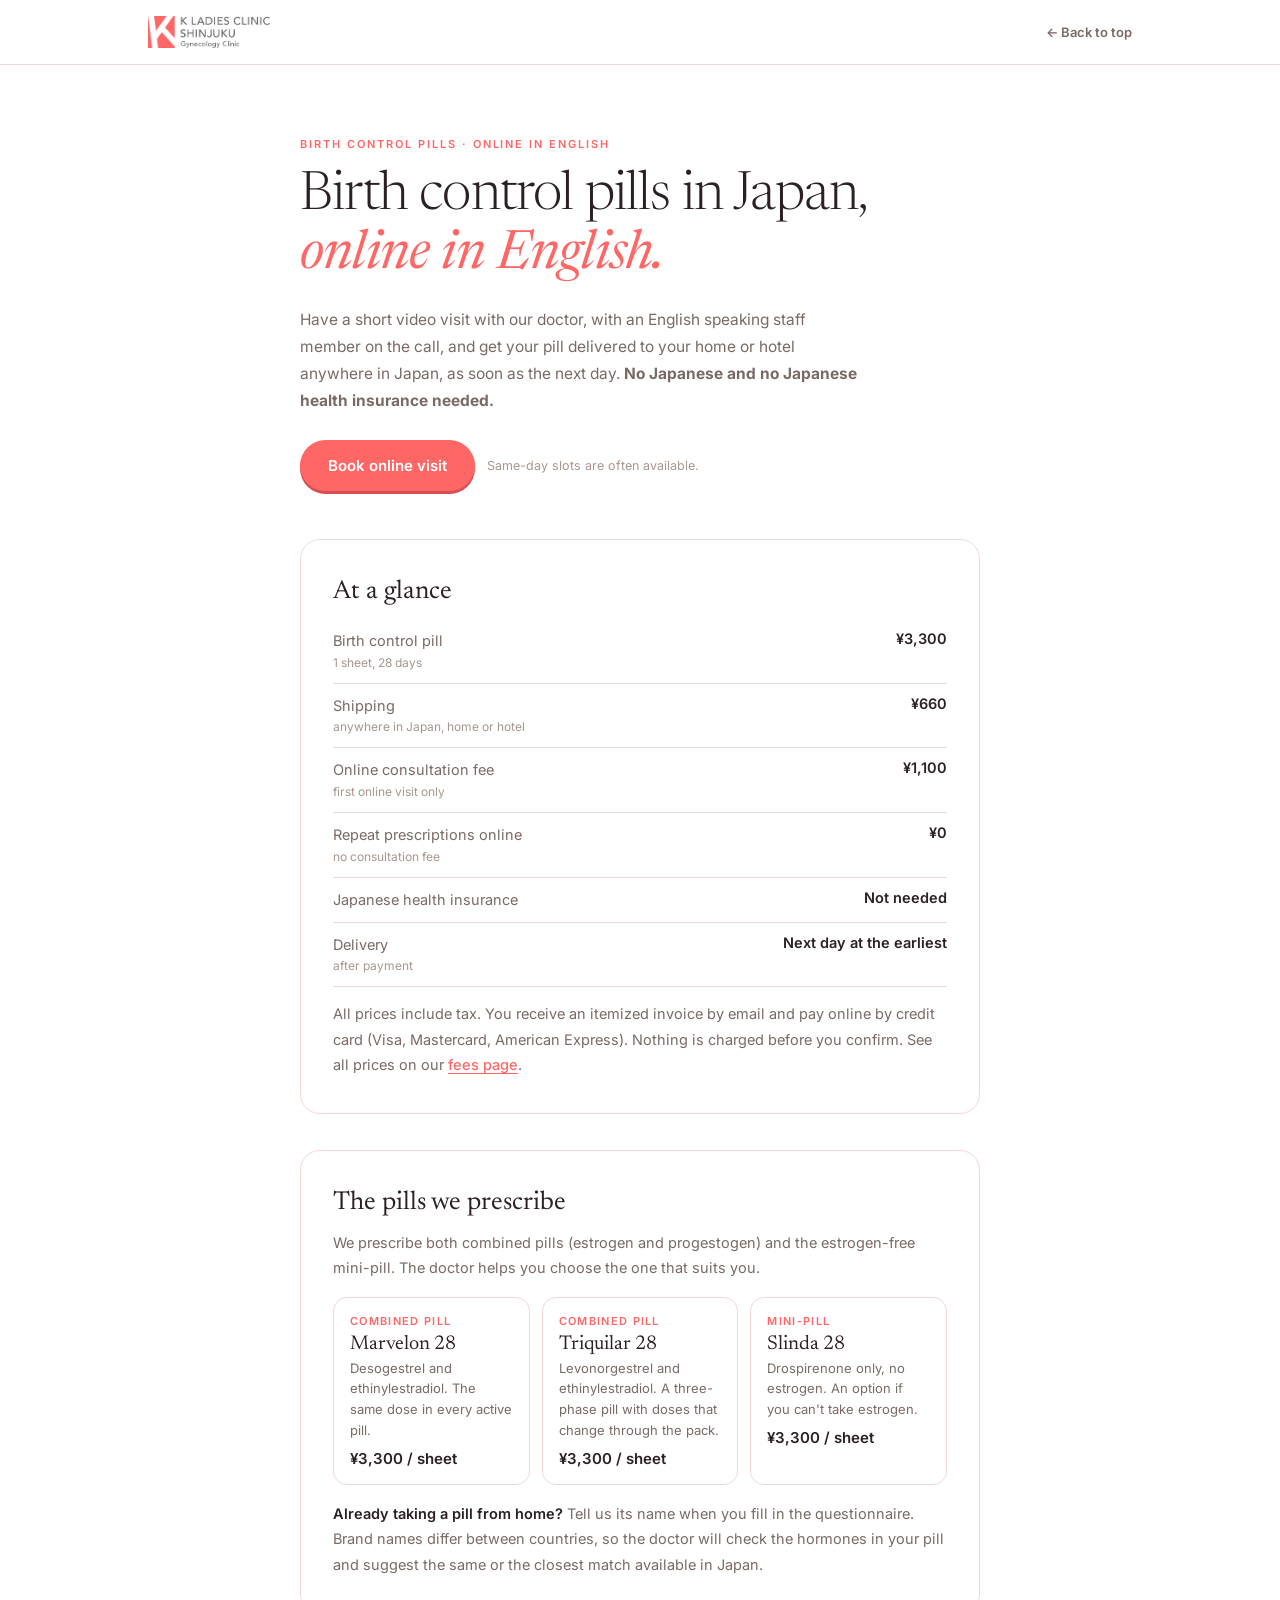
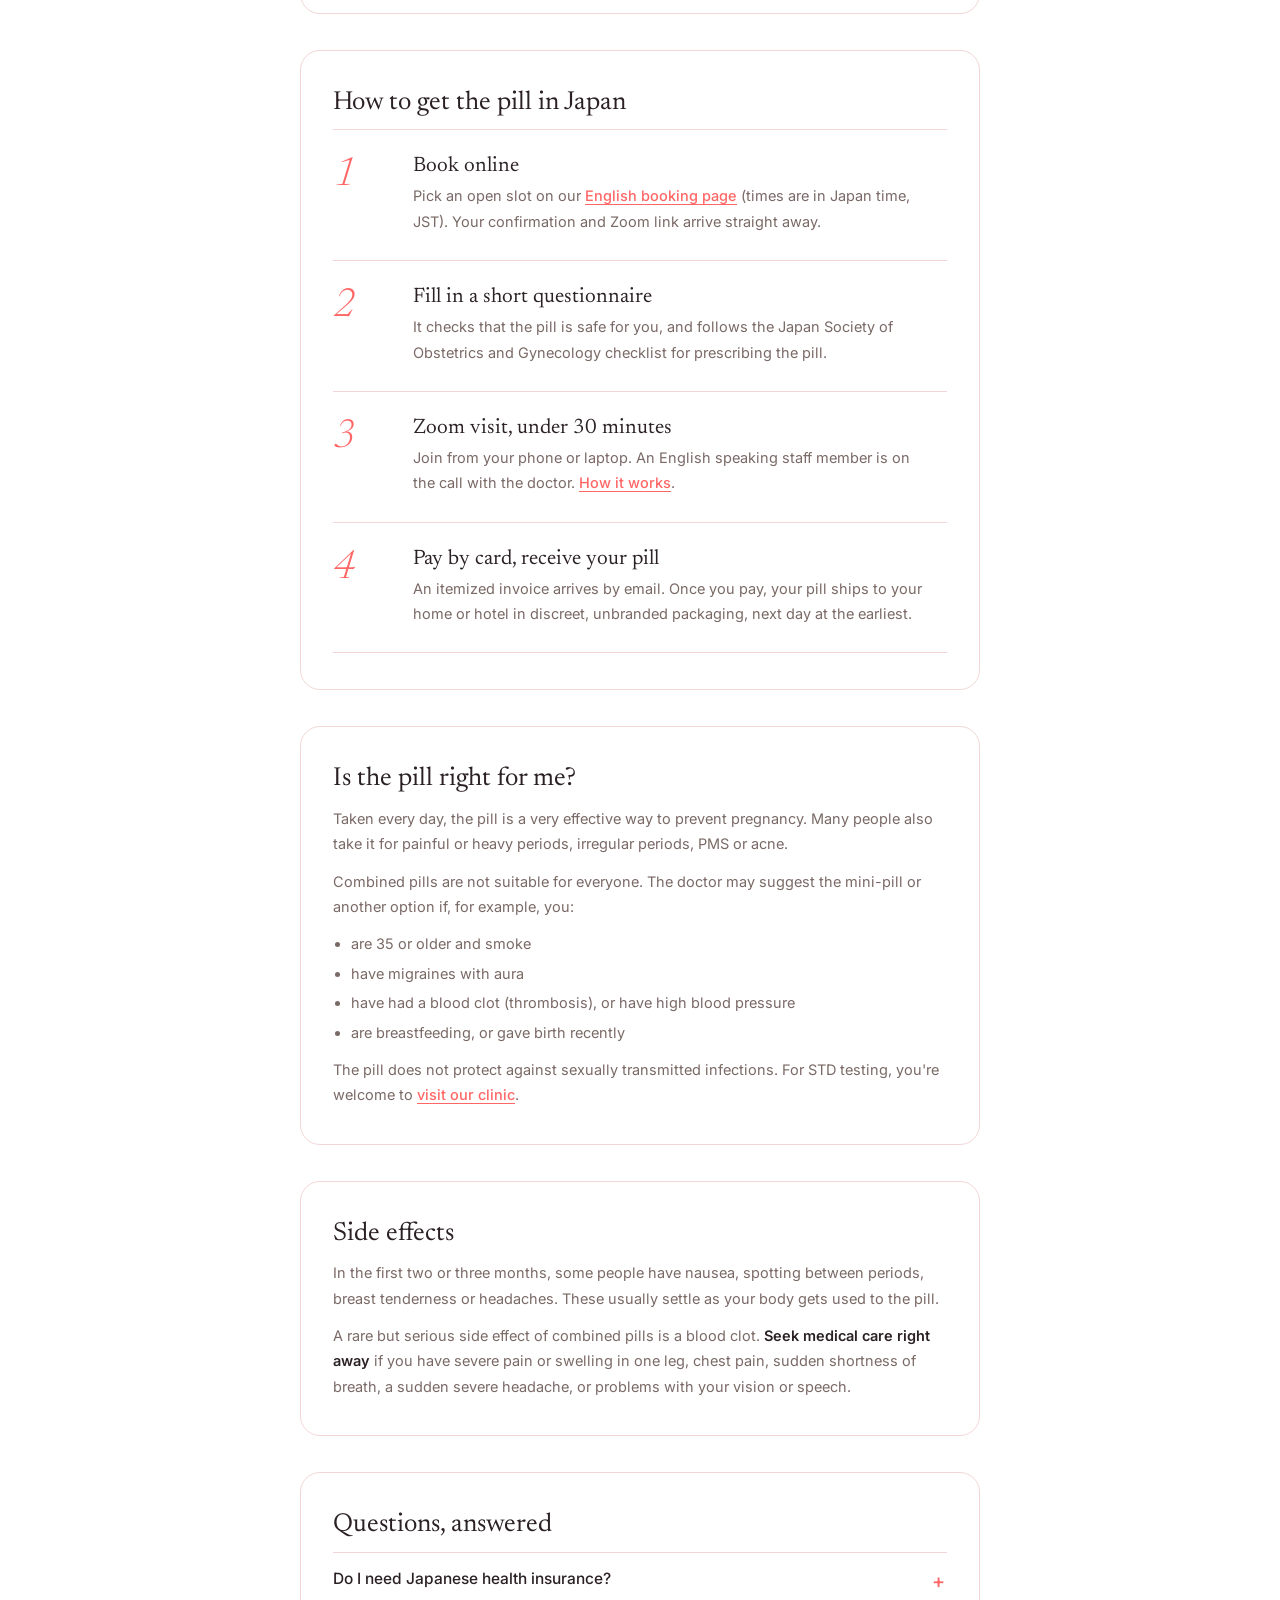
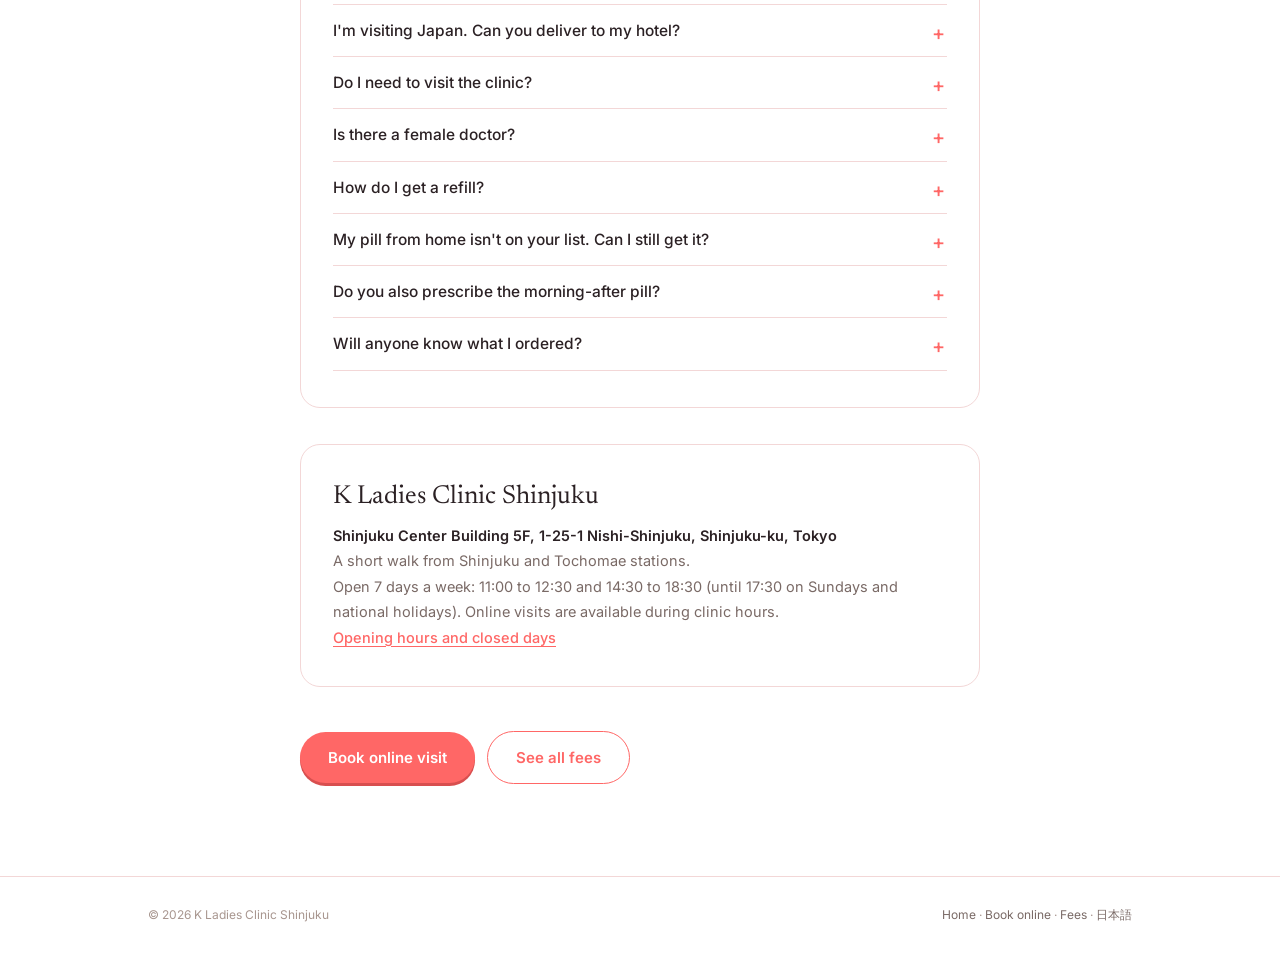
==== birthcontrolpills/index.html @ fd622ab6 "Replace the old birth control pills page with a new English page Covers prices, the three pills we p" ====
<!DOCTYPE html>
<html lang="en">
<head>
<meta charset="UTF-8" />
<meta name="viewport" content="width=device-width, initial-scale=1.0" />
<title>Birth Control Pills in Japan, Online in English | K Ladies Clinic Shinjuku</title>
<meta name="description" content="Get birth control pills in Japan through a video visit in English. ¥3,300 per sheet, ¥660 shipping anywhere in Japan, no Japanese health insurance needed. Combined pills and the estrogen-free mini-pill." />
<meta name="robots" content="index, follow" />
<link rel="canonical" href="https://www.klcs.jp/en/birthcontrolpills/" />
<meta property="og:type" content="website" />
<meta property="og:title" content="Birth Control Pills in Japan, Online in English | K Ladies Clinic Shinjuku" />
<meta property="og:description" content="A video visit in English, ¥3,300 per sheet, delivered anywhere in Japan. No Japanese health insurance needed." />
<meta property="og:url" content="https://www.klcs.jp/en/birthcontrolpills/" />
<link rel="icon" href="data:image/svg+xml,%3Csvg xmlns='http://www.w3.org/2000/svg' viewBox='0 0 32 32'%3E%3Crect width='32' height='32' rx='6' fill='%23FF6766'/%3E%3Ctext x='16' y='23' text-anchor='middle' font-family='Georgia,serif' font-size='20' font-weight='bold' fill='%23FFFFFF'%3EK%3C/text%3E%3C/svg%3E" />
<link rel="preconnect" href="https://fonts.googleapis.com" />
<link rel="preconnect" href="https://fonts.gstatic.com" crossorigin />
<link href="https://fonts.googleapis.com/css2?family=Newsreader:ital,opsz,wght@0,6..72,300;0,6..72,400;0,6..72,500;1,6..72,300;1,6..72,400&family=Inter:wght@400;500;600&display=swap" rel="stylesheet" />
<link rel="stylesheet" href="../assets/sub.css" />
<style>
  .card h2 { font-family: var(--serif); font-size: 26px; font-weight: 400; line-height: 1.25; margin-bottom: 10px; }
  .card p { font-size: 14.5px; line-height: 1.75; color: var(--soft); }
  .card p + p { margin-top: 12px; }
  .card p strong, .card li strong { color: var(--ink); font-weight: 600; }
  .card ul { margin: 12px 0 0 18px; font-size: 14.5px; line-height: 1.75; color: var(--soft); }
  .card li + li { margin-top: 4px; }
  .card a.inline-link { font-weight: 500; }
  .facts { width: 100%; border-collapse: collapse; font-size: 14.5px; margin-top: 6px; }
  .facts td { padding: 11px 0; border-bottom: 1px solid var(--line); vertical-align: top; }
  .facts td:first-child { color: var(--soft); padding-right: 14px; line-height: 1.5; }
  .facts td:last-child { text-align: right; font-weight: 600; color: var(--ink); white-space: nowrap; }
  .facts small { display: block; color: var(--faint); font-size: 12px; margin-top: 2px; font-weight: 400; }
  .pill-list { display: grid; gap: 12px; margin-top: 16px; }
  @media (min-width: 640px) { .pill-list { grid-template-columns: 1fr 1fr 1fr; } }
  .pill-item { border: 1px solid var(--line); border-radius: 14px; padding: 16px; }
  .pill-item .kind { font-size: 11px; font-weight: 600; letter-spacing: .12em; text-transform: uppercase; color: var(--accent); }
  .pill-item h3 { font-family: var(--serif); font-size: 20px; font-weight: 400; margin: 6px 0 4px; }
  .pill-item p { font-size: 13px; line-height: 1.6; }
  .pill-item .price { font-size: 15px; font-weight: 600; color: var(--ink); margin-top: 8px; }
  .hero-cta { margin-top: 26px; display: flex; flex-wrap: wrap; gap: 12px; align-items: center; }
  .hero-cta .note { font-size: 12.5px; color: var(--faint); }
  .faq details { border-bottom: 1px solid var(--line); padding: 14px 0; }
  .faq details:first-of-type { border-top: 1px solid var(--line); margin-top: 8px; }
  .faq summary { cursor: pointer; font-size: 15.5px; font-weight: 500; color: var(--ink); line-height: 1.5; list-style: none; position: relative; padding-right: 26px; }
  .faq summary::-webkit-details-marker { display: none; }
  .faq summary::after { content: "+"; position: absolute; right: 2px; top: -1px; font-size: 20px; color: var(--accent); }
  .faq details[open] summary::after { content: "\2212"; }
  .faq details p { margin-top: 10px; }
  .clinic-info { font-size: 14.5px; line-height: 1.8; color: var(--soft); }
  .clinic-info strong { color: var(--ink); }
</style>
<!-- Google Analytics (GA4): same measurement ID as klcs.jp -->
<script async src="https://www.googletagmanager.com/gtag/js?id=G-334KEX8DJB"></script>
<script>
  window.dataLayer = window.dataLayer || [];
  function gtag() { dataLayer.push(arguments); }
  gtag("js", new Date());
  gtag("config", "G-334KEX8DJB");
</script>
<!-- Meta Pixel Code -->
<script src="../assets/pixel.js"></script>
<noscript><img height="1" width="1" style="display:none"
src="https://www.facebook.com/tr?id=27415714044798059&amp;ev=PageView&amp;noscript=1"
/></noscript>
<!-- End Meta Pixel Code -->
<script type="application/ld+json">
{
  "@context": "https://schema.org",
  "@graph": [
    {
      "@type": "MedicalWebPage",
      "@id": "https://www.klcs.jp/en/birthcontrolpills/#page",
      "url": "https://www.klcs.jp/en/birthcontrolpills/",
      "name": "Birth Control Pills in Japan, Online in English",
      "inLanguage": "en",
      "about": { "@type": "MedicalTherapy", "name": "Oral contraception (birth control pills)" },
      "audience": { "@type": "PeopleAudience", "audienceType": "English speaking patients in Japan" },
      "isPartOf": { "@type": "WebSite", "name": "K Ladies Clinic Shinjuku", "url": "https://www.klcs.jp/en/" },
      "publisher": { "@id": "https://www.klcs.jp/en/#clinic" }
    },
    {
      "@type": "MedicalClinic",
      "@id": "https://www.klcs.jp/en/#clinic",
      "name": "K Ladies Clinic Shinjuku",
      "url": "https://www.klcs.jp/en/",
      "telephone": "+81-3-3343-9555",
      "medicalSpecialty": "Gynecologic",
      "availableLanguage": ["English", "Japanese", "Spanish", "Portuguese", "Italian", "Swedish"],
      "address": {
        "@type": "PostalAddress",
        "streetAddress": "Shinjuku Center Building 5F, 1-25-1 Nishi-Shinjuku",
        "addressLocality": "Shinjuku-ku",
        "addressRegion": "Tokyo",
        "postalCode": "163-0605",
        "addressCountry": "JP"
      }
    },
    {
      "@type": "FAQPage",
      "@id": "https://www.klcs.jp/en/birthcontrolpills/#faq",
      "mainEntity": [
        {"@type":"Question","name":"Do I need Japanese health insurance?","acceptedAnswer":{"@type":"Answer","text":"No. Birth control pills are not covered by Japanese health insurance, so the price is the same for everyone, whether you live in Japan or are visiting."}},
        {"@type":"Question","name":"I'm visiting Japan. Can you deliver to my hotel?","acceptedAnswer":{"@type":"Answer","text":"Yes. We deliver to hotels, Airbnbs and other places to stay anywhere in Japan. Enter the address and your name as the recipient on the payment page. We can't deliver to addresses outside Japan."}},
        {"@type":"Question","name":"Do I need to visit the clinic?","acceptedAnswer":{"@type":"Answer","text":"No. First visits can be online too. If you'd rather be seen in person, you can walk in during opening hours without an appointment."}},
        {"@type":"Question","name":"Is there a female doctor?","acceptedAnswer":{"@type":"Answer","text":"Our doctors are male, and an English speaking female staff member is on every call. Please let us know if you have any concerns, and we will do our best to make you comfortable."}},
        {"@type":"Question","name":"How do I get a refill?","acceptedAnswer":{"@type":"Answer","text":"Book an online visit the same way, and choose \"Refill of a medication prescribed here before\" in the questionnaire. Online repeat prescriptions have no consultation fee, so you pay only for the pill and shipping."}},
        {"@type":"Question","name":"My pill from home isn't on your list. Can I still get it?","acceptedAnswer":{"@type":"Answer","text":"Tell us its name. The same hormones are often sold under different brand names in Japan, and the doctor will suggest the same or the closest match."}},
        {"@type":"Question","name":"Do you also prescribe the morning-after pill?","acceptedAnswer":{"@type":"Answer","text":"Yes. The morning-after pill (levonorgestrel) is ¥12,000. It works best the sooner you take it, so book the earliest slot or visit the clinic."}},
        {"@type":"Question","name":"Will anyone know what I ordered?","acceptedAnswer":{"@type":"Answer","text":"No. Orders ship in discreet, unbranded packaging, and your personal and medical information is kept confidential."}}
      ]
    }
  ]
}
</script>
</head>
<body>

<header>
  <div class="header-inner">
    <a href="../"><img src="../assets/logo_en.png" alt="K Ladies Clinic Shinjuku, Gynecology Clinic" class="brand-logo" /></a>
    <a class="header-back" href="../">&larr; Back to top</a>
  </div>
</header>

<main class="wrap">
  <div class="page-head">
    <div class="eyebrow">Birth control pills &middot; Online in English</div>
    <h1 class="display">Birth control pills in Japan, <em>online in English.</em></h1>
    <p class="lede">
      Have a short video visit with our doctor, with an English speaking staff member
      on the call, and get your pill delivered to your home or hotel anywhere in Japan,
      as soon as the next day. <strong>No Japanese and no Japanese health insurance needed.</strong>
    </p>
    <div class="hero-cta">
      <a class="btn js-book" data-pos="top" href="../book.html">Book online visit</a>
      <span class="note">Same-day slots are often available.</span>
    </div>
  </div>

  <div class="card">
    <h2>At a glance</h2>
    <table class="facts">
      <tr><td>Birth control pill<small>1 sheet, 28 days</small></td><td>&yen;3,300</td></tr>
      <tr><td>Shipping<small>anywhere in Japan, home or hotel</small></td><td>&yen;660</td></tr>
      <tr><td>Online consultation fee<small>first online visit only</small></td><td>&yen;1,100</td></tr>
      <tr><td>Repeat prescriptions online<small>no consultation fee</small></td><td>&yen;0</td></tr>
      <tr><td>Japanese health insurance</td><td>Not needed</td></tr>
      <tr><td>Delivery<small>after payment</small></td><td>Next day at the earliest</td></tr>
    </table>
    <p style="margin-top:14px">
      All prices include tax. You receive an itemized invoice by email and pay online by
      credit card (Visa, Mastercard, American Express). Nothing is charged before you confirm.
      See all prices on our <a class="inline-link" href="../fees.html">fees page</a>.
    </p>
  </div>

  <div class="card">
    <h2>The pills we prescribe</h2>
    <p>
      We prescribe both combined pills (estrogen and progestogen) and the estrogen-free
      mini-pill. The doctor helps you choose the one that suits you.
    </p>
    <div class="pill-list">
      <div class="pill-item">
        <div class="kind">Combined pill</div>
        <h3>Marvelon 28</h3>
        <p>Desogestrel and ethinylestradiol. The same dose in every active pill.</p>
        <div class="price">&yen;3,300 / sheet</div>
      </div>
      <div class="pill-item">
        <div class="kind">Combined pill</div>
        <h3>Triquilar 28</h3>
        <p>Levonorgestrel and ethinylestradiol. A three-phase pill with doses that change through the pack.</p>
        <div class="price">&yen;3,300 / sheet</div>
      </div>
      <div class="pill-item">
        <div class="kind">Mini-pill</div>
        <h3>Slinda 28</h3>
        <p>Drospirenone only, no estrogen. An option if you can't take estrogen.</p>
        <div class="price">&yen;3,300 / sheet</div>
      </div>
    </div>
    <p style="margin-top:16px">
      <strong>Already taking a pill from home?</strong> Tell us its name when you fill in
      the questionnaire. Brand names differ between countries, so the doctor will check
      the hormones in your pill and suggest the same or the closest match available in Japan.
    </p>
  </div>

  <div class="card">
    <h2>How to get the pill in Japan</h2>
    <div class="steps" style="margin-top:8px">
      <div class="step-item">
        <div class="step-num">1</div>
        <div>
          <h3>Book online</h3>
          <p>Pick an open slot on our <a class="inline-link" href="../book.html">English booking page</a> (times are in Japan time, JST). Your confirmation and Zoom link arrive straight away.</p>
        </div>
      </div>
      <div class="step-item">
        <div class="step-num">2</div>
        <div>
          <h3>Fill in a short questionnaire</h3>
          <p>It checks that the pill is safe for you, and follows the Japan Society of Obstetrics and Gynecology checklist for prescribing the pill.</p>
        </div>
      </div>
      <div class="step-item">
        <div class="step-num">3</div>
        <div>
          <h3>Zoom visit, under 30 minutes</h3>
          <p>Join from your phone or laptop. An English speaking staff member is on the call with the doctor. <a class="inline-link" href="../zoom.html">How it works</a>.</p>
        </div>
      </div>
      <div class="step-item">
        <div class="step-num">4</div>
        <div>
          <h3>Pay by card, receive your pill</h3>
          <p>An itemized invoice arrives by email. Once you pay, your pill ships to your home or hotel in discreet, unbranded packaging, next day at the earliest.</p>
        </div>
      </div>
    </div>
  </div>

  <div class="card">
    <h2>Is the pill right for me?</h2>
    <p>
      Taken every day, the pill is a very effective way to prevent pregnancy. Many people
      also take it for painful or heavy periods, irregular periods, PMS or acne.
    </p>
    <p>
      Combined pills are not suitable for everyone. The doctor may suggest the mini-pill or
      another option if, for example, you:
    </p>
    <ul>
      <li>are 35 or older and smoke</li>
      <li>have migraines with aura</li>
      <li>have had a blood clot (thrombosis), or have high blood pressure</li>
      <li>are breastfeeding, or gave birth recently</li>
    </ul>
    <p style="margin-top:12px">
      The pill does not protect against sexually transmitted infections. For STD testing,
      you're welcome to <a class="inline-link" href="../#access">visit our clinic</a>.
    </p>
  </div>

  <div class="card">
    <h2>Side effects</h2>
    <p>
      In the first two or three months, some people have nausea, spotting between periods,
      breast tenderness or headaches. These usually settle as your body gets used to the pill.
    </p>
    <p>
      A rare but serious side effect of combined pills is a blood clot. <strong>Seek medical
      care right away</strong> if you have severe pain or swelling in one leg, chest pain,
      sudden shortness of breath, a sudden severe headache, or problems with your vision
      or speech.
    </p>
  </div>

  <div class="card faq">
    <h2>Questions, answered</h2>
    <details><summary>Do I need Japanese health insurance?</summary><p>No. Birth control pills are not covered by Japanese health insurance, so the price is the same for everyone, whether you live in Japan or are visiting.</p></details>
    <details><summary>I'm visiting Japan. Can you deliver to my hotel?</summary><p>Yes. We deliver to hotels, Airbnbs and other places to stay anywhere in Japan. Enter the address and your name as the recipient on the payment page. We can't deliver to addresses outside Japan.</p></details>
    <details><summary>Do I need to visit the clinic?</summary><p>No. First visits can be online too. If you'd rather be seen in person, you can walk in during opening hours without an appointment.</p></details>
    <details><summary>Is there a female doctor?</summary><p>Our doctors are male, and an English speaking female staff member is on every call. Please let us know if you have any concerns, and we will do our best to make you comfortable.</p></details>
    <details><summary>How do I get a refill?</summary><p>Book an online visit the same way, and choose &quot;Refill of a medication prescribed here before&quot; in the questionnaire. Online repeat prescriptions have no consultation fee, so you pay only for the pill and shipping.</p></details>
    <details><summary>My pill from home isn't on your list. Can I still get it?</summary><p>Tell us its name. The same hormones are often sold under different brand names in Japan, and the doctor will suggest the same or the closest match.</p></details>
    <details><summary>Do you also prescribe the morning-after pill?</summary><p>Yes. The morning-after pill (levonorgestrel) is &yen;12,000. It works best the sooner you take it, so book the earliest slot or visit the clinic.</p></details>
    <details><summary>Will anyone know what I ordered?</summary><p>No. Orders ship in discreet, unbranded packaging, and your personal and medical information is kept confidential.</p></details>
  </div>

  <div class="card">
    <h2>K Ladies Clinic Shinjuku</h2>
    <p class="clinic-info">
      <strong>Shinjuku Center Building 5F, 1-25-1 Nishi-Shinjuku, Shinjuku-ku, Tokyo</strong><br />
      A short walk from Shinjuku and Tochomae stations.<br />
      Open 7 days a week: 11:00 to 12:30 and 14:30 to 18:30 (until 17:30 on Sundays and
      national holidays). Online visits are available during clinic hours.<br />
      <a class="inline-link" href="../#hours">Opening hours and closed days</a>
    </p>
  </div>

  <div class="page-cta">
    <a class="btn js-book" data-pos="bottom" href="../book.html">Book online visit</a>
    <a class="btn ghost" href="../fees.html">See all fees</a>
  </div>
</main>

<footer>
  <div class="footer-inner">
    <span>&copy; 2026 K Ladies Clinic Shinjuku</span>
    <span><a href="../">Home</a> &middot; <a href="../book.html">Book online</a> &middot; <a href="../fees.html">Fees</a> &middot; <a href="https://www.klcs.jp/pill/birthcontrolpills/" lang="ja">日本語</a></span>
  </div>
</footer>

<script>
  document.querySelectorAll(".js-book").forEach(function (a) {
    a.addEventListener("click", function () {
      gtag("event", "bcp_book_click", { position: a.getAttribute("data-pos"), transport_type: "beacon" });
    });
  });
</script>
</body>
</html>
---- assets/sub.css ----
/* Shared styles for subpages (book / intake / zoom), matches index.html tokens */
:root {
  --paper: #FFFFFF;        /* white base, matching klcs.jp */
  --ink: #2B2124;
  --soft: #7A6A66;
  --faint: #A8968F;
  --line: #F3D7D7;         /* soft pink rule color used across klcs.jp */
  --accent: #FF6766;       /* logo coral, the main accent on klcs.jp */
  --accent-light: #FFB1B0;
  --serif: 'Newsreader', Georgia, serif;
  --sans: 'Inter', 'Helvetica Neue', sans-serif;
}
* { margin: 0; padding: 0; box-sizing: border-box; }
body {
  background: var(--paper); color: var(--ink); font-family: var(--sans);
  -webkit-font-smoothing: antialiased; overflow-x: hidden;
}
a { text-decoration: none; color: inherit; }
.wrap { max-width: 720px; margin: 0 auto; padding-left: 20px; padding-right: 20px; }

header {
  position: sticky; top: 0; z-index: 20;
  background: rgba(255,255,255,0.92);
  backdrop-filter: blur(8px); -webkit-backdrop-filter: blur(8px);
  border-bottom: 1px solid var(--line);
}
.header-inner {
  max-width: 1024px; margin: 0 auto; padding: 16px 20px;
  display: flex; align-items: center; justify-content: space-between;
}
.brand-logo { height: 32px; width: auto; display: block; }
.header-back { font-size: 13px; font-weight: 600; color: var(--soft); display: inline-flex; align-items: center; gap: 6px; }
.header-back:hover { color: var(--ink); }

.page-head { padding: clamp(40px, 7vw, 72px) 0 12px; }
.eyebrow {
  font-size: 11px; font-weight: 600; letter-spacing: 0.18em;
  text-transform: uppercase; color: var(--accent); margin-bottom: 16px;
}
h1.display {
  font-family: var(--serif); font-weight: 300; line-height: 1.1; letter-spacing: -0.015em;
  font-size: clamp(34px, 7vw, 54px);
}
h1.display em { font-style: italic; font-weight: 400; color: var(--accent); }
.lede { font-size: 15.5px; line-height: 1.75; color: var(--soft); max-width: 560px; margin-top: 20px; }
.lede a, .inline-link { color: var(--accent); text-decoration: underline; text-underline-offset: 3px; }

.card {
  background: #FFFFFF; border: 1px solid var(--line); border-radius: 20px;
  padding: 28px 22px; margin-top: 36px;
}
@media (min-width: 640px) { .card { padding: 36px 32px; } }

form .field { margin-bottom: 18px; }
form label {
  font-size: 12px; font-weight: 600; letter-spacing: 0.08em; text-transform: uppercase;
  color: var(--soft); display: block; margin-bottom: 6px;
}
form .hint { font-size: 12px; color: var(--faint); margin-top: 5px; line-height: 1.5; }
form input[type="text"], form input[type="email"], form input[type="tel"],
form input[type="date"], form select, form textarea {
  width: 100%; font-family: var(--sans); font-size: 16px; color: var(--ink);
  background: var(--paper); border: 1px solid var(--line); border-radius: 12px;
  padding: 13px 14px; outline: none; transition: border-color .2s ease;
  -webkit-appearance: none; appearance: none;
}
form select {
  background-image: url("data:image/svg+xml,%3Csvg xmlns='http://www.w3.org/2000/svg' width='12' height='12' viewBox='0 0 24 24' fill='none' stroke='%237A6A66' stroke-width='2.5' stroke-linecap='round' stroke-linejoin='round'%3E%3Cpath d='m6 9 6 6 6-6'/%3E%3C/svg%3E");
  background-repeat: no-repeat; background-position: right 14px center; padding-right: 38px;
}
form input:focus, form select:focus, form textarea:focus { border-color: var(--accent); }
form textarea { min-height: 110px; resize: vertical; }
.field-row { display: grid; grid-template-columns: 1fr; gap: 18px 14px; }
@media (min-width: 560px) { .field-row { grid-template-columns: 1fr 1fr; } }
.field-row .field { margin-bottom: 0; }
.field-row + .field, .field-row + .field-row { margin-top: 18px; }

.choice-group { display: flex; flex-direction: column; gap: 10px; }
.choice {
  display: flex; align-items: flex-start; gap: 10px; font-size: 14.5px; line-height: 1.5;
  color: var(--ink); padding: 12px 14px; border: 1px solid var(--line); border-radius: 12px;
  background: var(--paper); cursor: pointer;
  text-transform: none; letter-spacing: normal; font-weight: 400; margin-bottom: 0;
}
.choice input { margin-top: 3px; accent-color: var(--accent); flex-shrink: 0; }
.choice small { display: block; color: var(--faint); font-size: 12.5px; margin-top: 2px; }

.submit-btn {
  font-family: var(--sans); font-size: 15px; font-weight: 600;
  padding: 16px 30px; border-radius: 999px; border: none; cursor: pointer;
  background: var(--accent); color: #FFFFFF; box-shadow: 0 3px 0 #D84F4F;
  display: inline-flex; align-items: center; gap: 8px; margin-top: 8px;
}
.submit-btn:disabled { opacity: .6; cursor: default; }
.form-status { font-size: 14px; line-height: 1.6; display: none; margin-top: 14px; }
.form-status.ok { display: block; color: #2E7D4F; }
.form-status.err { display: block; color: var(--accent); }
.hp-field { position: absolute; left: -9999px; opacity: 0; height: 0; overflow: hidden; }

.steps { margin-top: 36px; }
.step-item {
  display: grid; grid-template-columns: auto 1fr; gap: 6px 20px;
  border-top: 1px solid var(--line); padding: 26px 0; align-items: start;
}
.step-item:last-child { border-bottom: 1px solid var(--line); }
.step-num {
  font-family: var(--serif); font-weight: 300; font-style: italic;
  font-size: 40px; line-height: 1; color: var(--accent); min-width: 1.5em;
}
.step-item h3 { font-family: var(--serif); font-size: 21px; font-weight: 400; margin-bottom: 6px; }
.step-item p { font-size: 14.5px; line-height: 1.7; color: var(--soft); max-width: 520px; }
.step-item p + p { margin-top: 10px; }
.step-item p strong { color: var(--ink); font-weight: 600; }

.note-box {
  border: 1px solid var(--line); border-left: 3px solid var(--accent-light);
  border-radius: 0 12px 12px 0; background: #FFFFFF;
  padding: 14px 18px; font-size: 13.5px; line-height: 1.7; color: var(--soft); margin-top: 28px;
}

.page-cta { margin: 44px 0 0; display: flex; flex-wrap: wrap; gap: 12px; align-items: center; }
.btn {
  display: inline-flex; align-items: center; gap: 8px;
  font-size: 15px; font-weight: 600; padding: 16px 28px; border-radius: 999px;
  background: var(--accent); color: #FFFFFF; box-shadow: 0 3px 0 #D84F4F;
}
.btn.ghost { background: transparent; color: var(--accent); border: 1.5px solid var(--accent); box-shadow: none; }

footer { border-top: 1px solid var(--line); margin-top: 72px; }
.footer-inner {
  max-width: 1024px; margin: 0 auto; padding: 28px 20px 36px;
  font-size: 12px; color: var(--faint); line-height: 1.7;
  display: flex; flex-wrap: wrap; gap: 8px 24px; justify-content: space-between;
}
.footer-inner a { color: var(--soft); }
main { padding-bottom: 20px; }
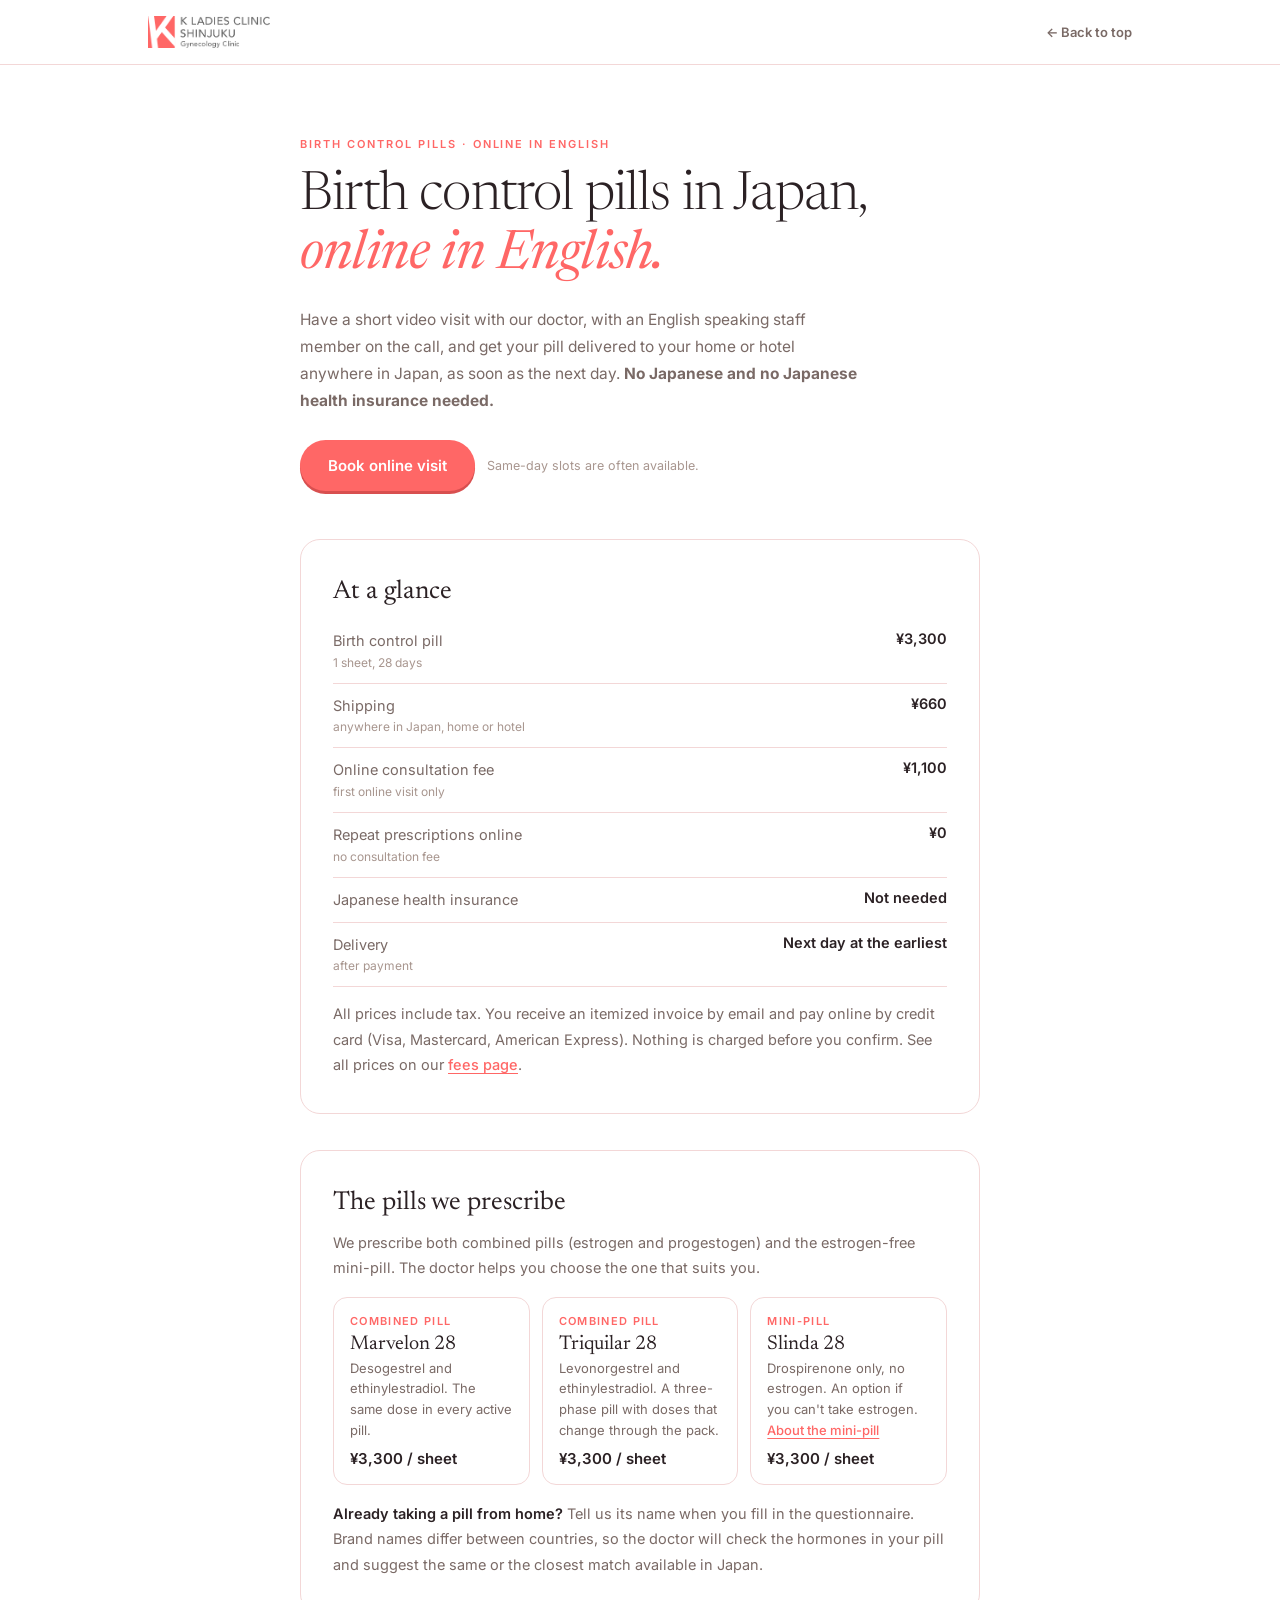
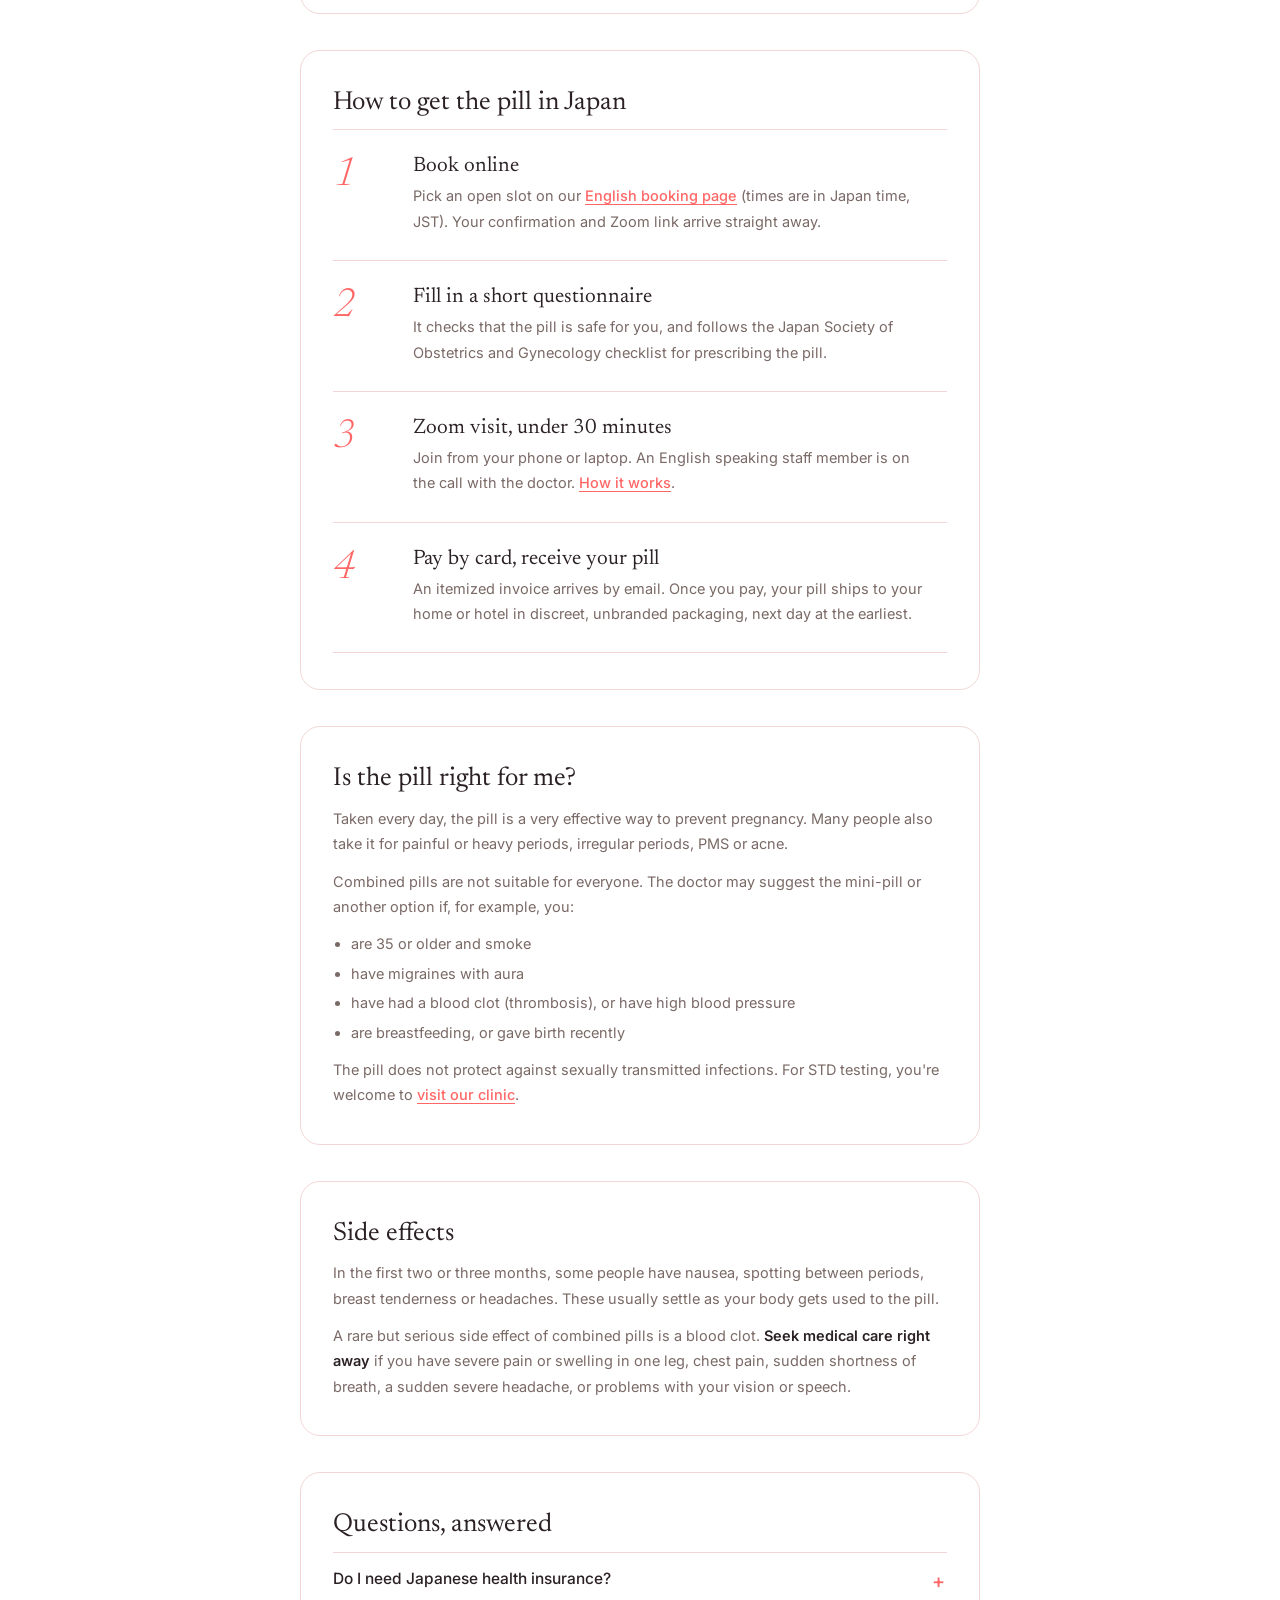
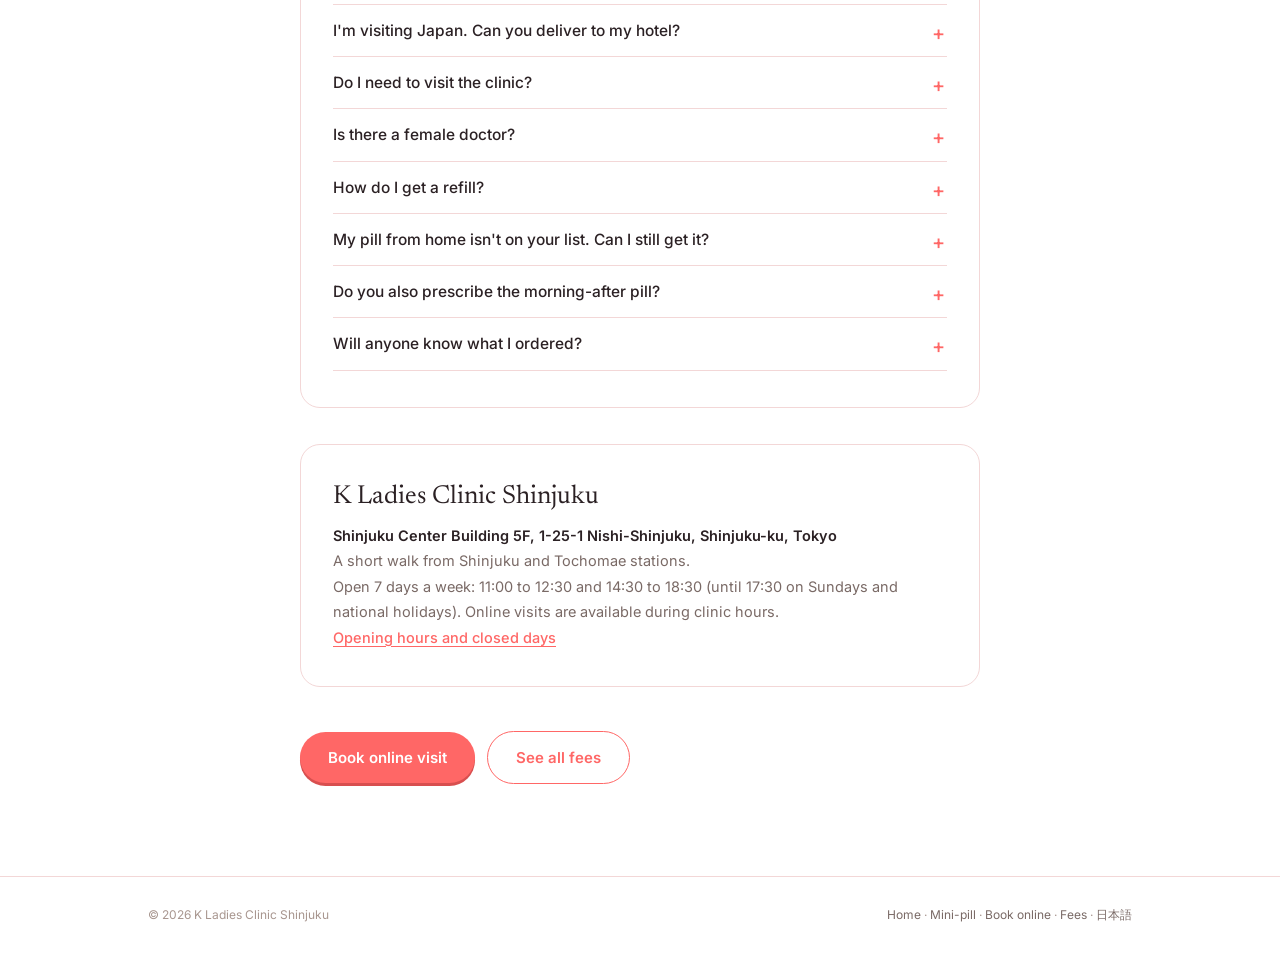
==== commit d8deed51: "Add an English mini-pill page and link it from the pill, fees and home pages Co-Authored-By: Claude " ====
--- a/birthcontrolpills/index.html
+++ b/birthcontrolpills/index.html
@@ -175,7 +175,7 @@
       <div class="pill-item">
         <div class="kind">Mini-pill</div>
         <h3>Slinda 28</h3>
-        <p>Drospirenone only, no estrogen. An option if you can't take estrogen.</p>
+        <p>Drospirenone only, no estrogen. An option if you can't take estrogen. <a class="inline-link" href="../minipill/">About the mini-pill</a></p>
         <div class="price">&yen;3,300 / sheet</div>
       </div>
     </div>
@@ -288,7 +288,7 @@
 <footer>
   <div class="footer-inner">
     <span>&copy; 2026 K Ladies Clinic Shinjuku</span>
-    <span><a href="../">Home</a> &middot; <a href="../book.html">Book online</a> &middot; <a href="../fees.html">Fees</a> &middot; <a href="https://www.klcs.jp/pill/birthcontrolpills/" lang="ja">日本語</a></span>
+    <span><a href="../">Home</a> &middot; <a href="../minipill/">Mini-pill</a> &middot; <a href="../book.html">Book online</a> &middot; <a href="../fees.html">Fees</a> &middot; <a href="https://www.klcs.jp/pill/birthcontrolpills/" lang="ja">日本語</a></span>
   </div>
 </footer>
 
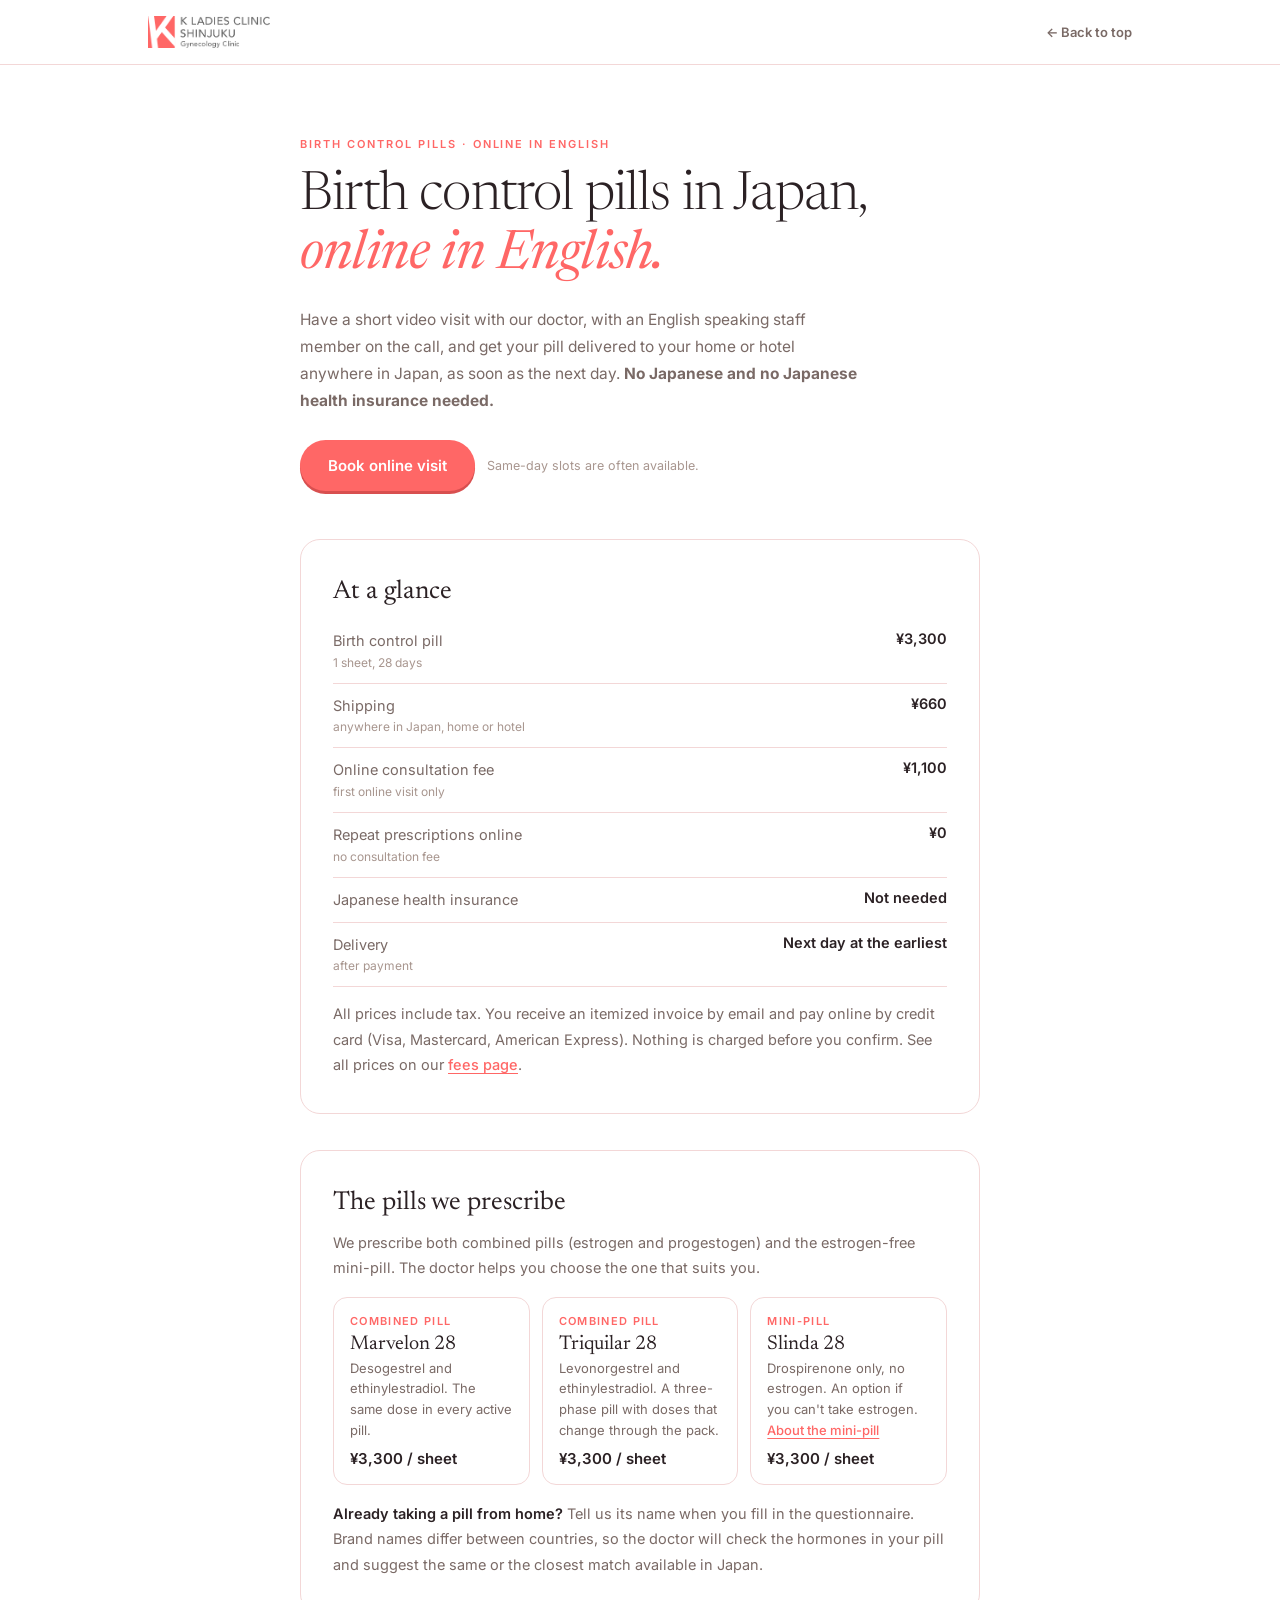
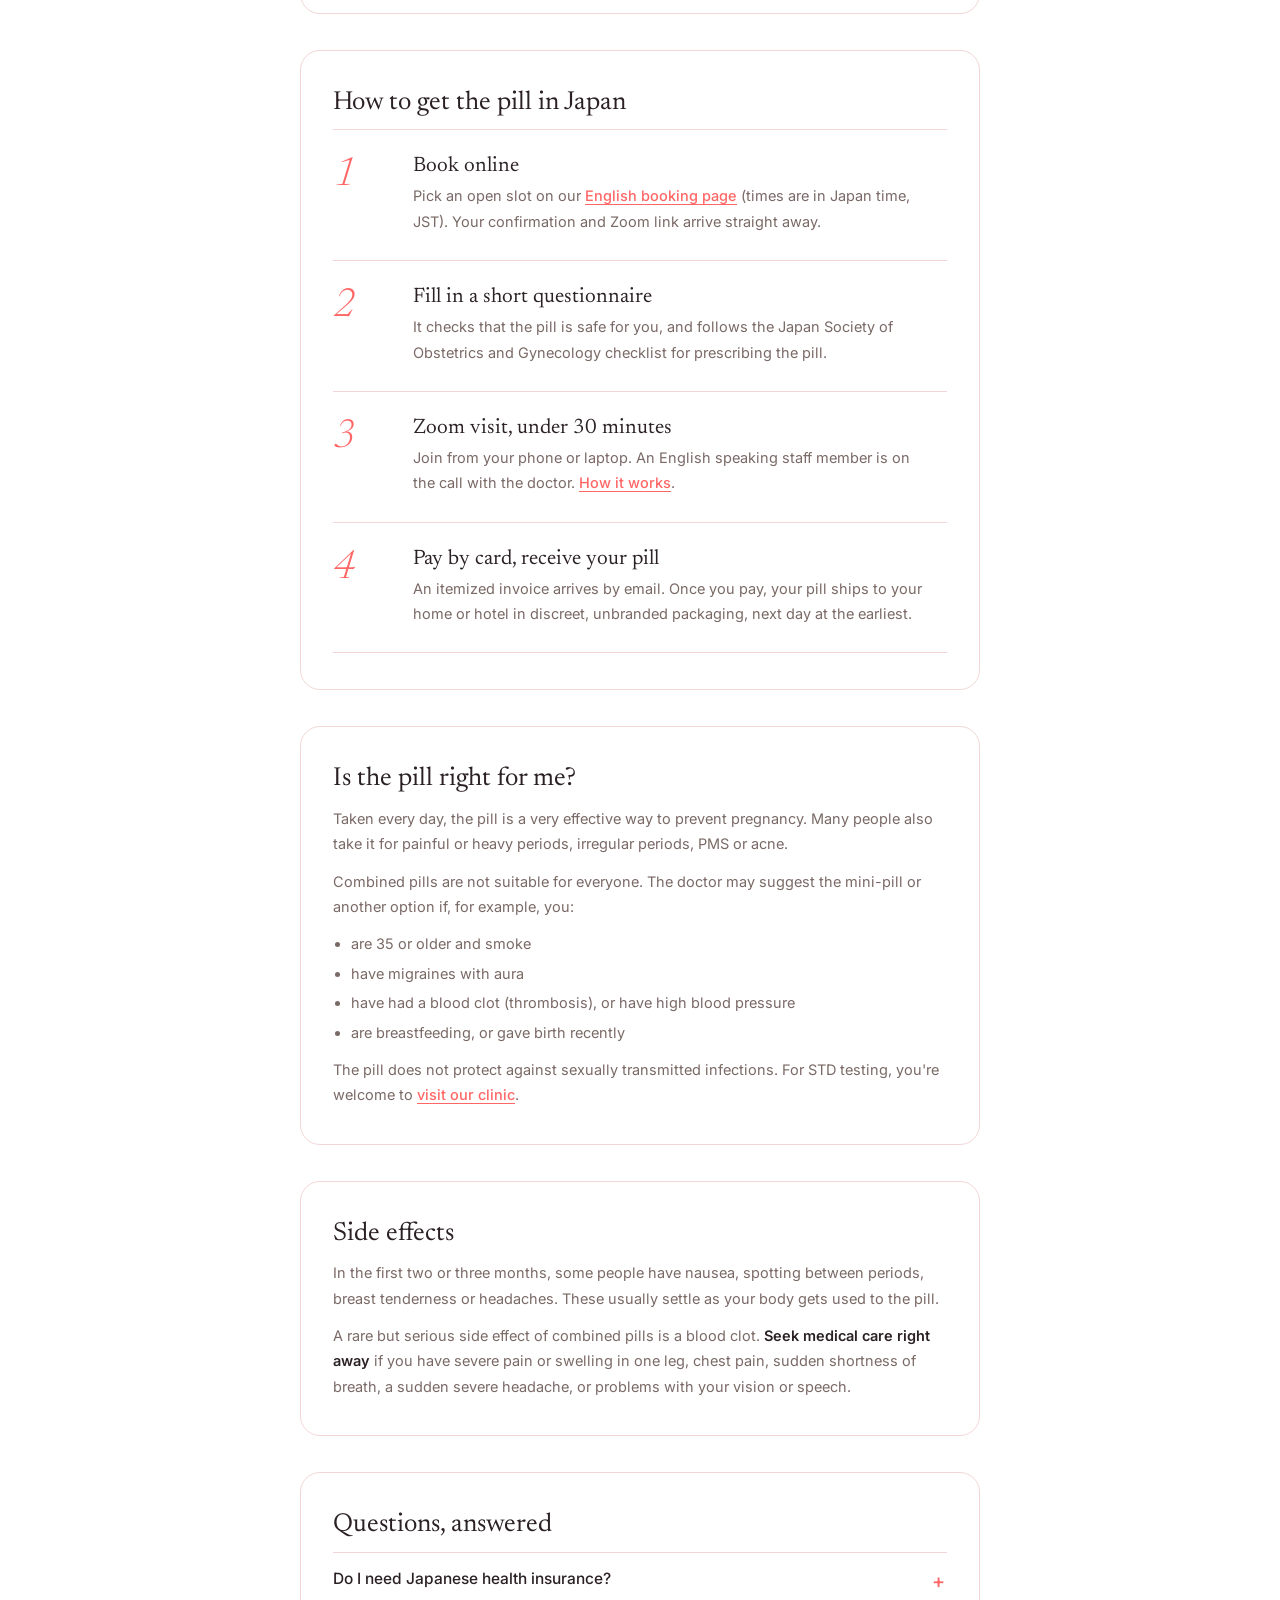
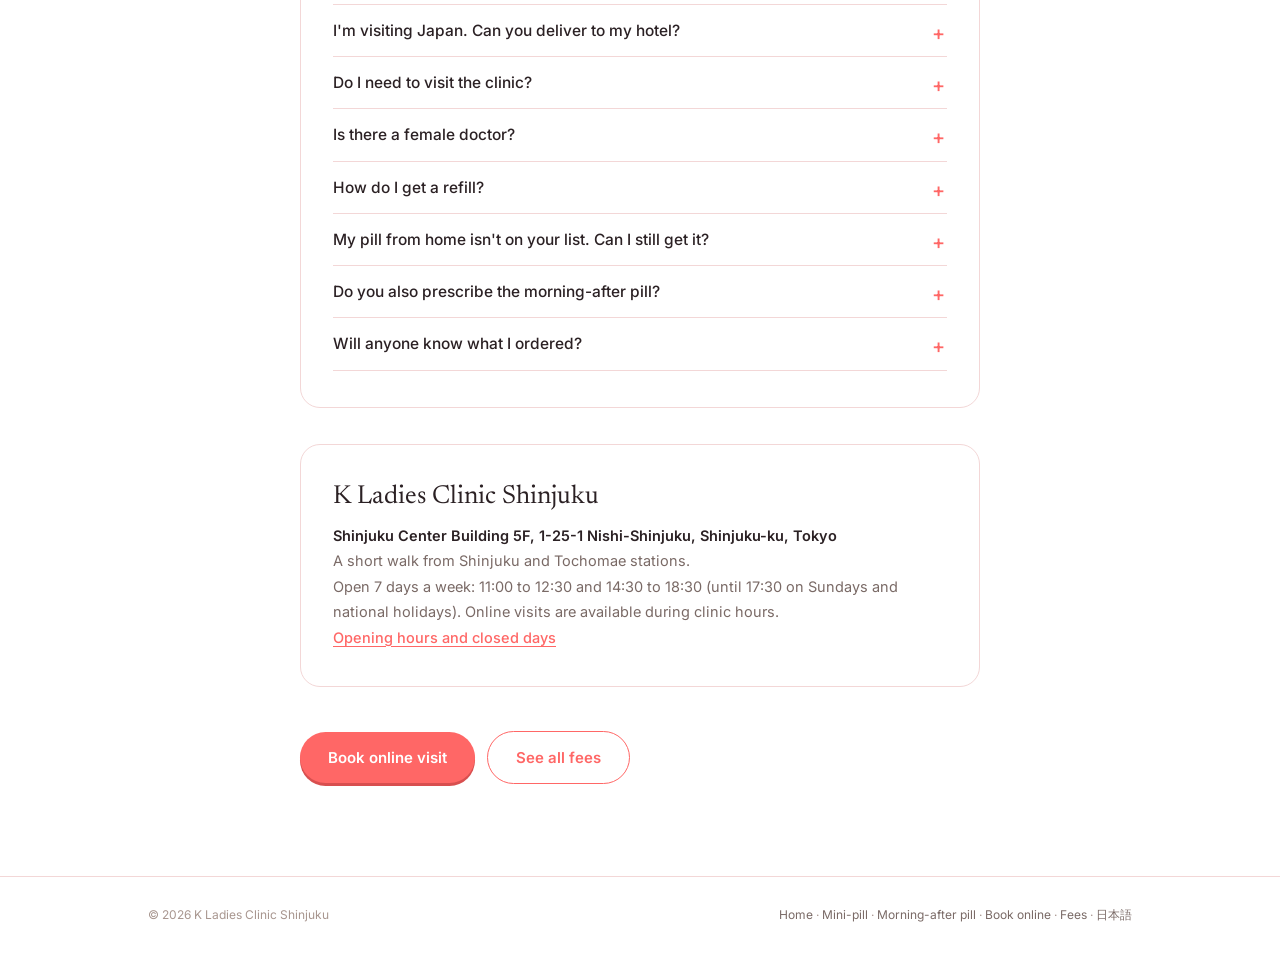
==== commit 0f1f1f9a: "Replace the old morning-after pill page with a new English page Walk-in first, online as the fallbac" ====
--- a/birthcontrolpills/index.html
+++ b/birthcontrolpills/index.html
@@ -264,7 +264,7 @@
     <details><summary>Is there a female doctor?</summary><p>Our doctors are male, and an English speaking female staff member is on every call. Please let us know if you have any concerns, and we will do our best to make you comfortable.</p></details>
     <details><summary>How do I get a refill?</summary><p>Book an online visit the same way, and choose &quot;Refill of a medication prescribed here before&quot; in the questionnaire. Online repeat prescriptions have no consultation fee, so you pay only for the pill and shipping.</p></details>
     <details><summary>My pill from home isn't on your list. Can I still get it?</summary><p>Tell us its name. The same hormones are often sold under different brand names in Japan, and the doctor will suggest the same or the closest match.</p></details>
-    <details><summary>Do you also prescribe the morning-after pill?</summary><p>Yes. The morning-after pill (levonorgestrel) is &yen;12,000. It works best the sooner you take it, so book the earliest slot or visit the clinic.</p></details>
+    <details><summary>Do you also prescribe the morning-after pill?</summary><p>Yes. The morning-after pill (levonorgestrel) is &yen;12,000. It works best the sooner you take it, so book the earliest slot or visit the clinic. <a class="inline-link" href="../morningafterpill/">About the morning-after pill</a></p></details>
     <details><summary>Will anyone know what I ordered?</summary><p>No. Orders ship in discreet, unbranded packaging, and your personal and medical information is kept confidential.</p></details>
   </div>
 
@@ -288,7 +288,7 @@
 <footer>
   <div class="footer-inner">
     <span>&copy; 2026 K Ladies Clinic Shinjuku</span>
-    <span><a href="../">Home</a> &middot; <a href="../minipill/">Mini-pill</a> &middot; <a href="../book.html">Book online</a> &middot; <a href="../fees.html">Fees</a> &middot; <a href="https://www.klcs.jp/pill/birthcontrolpills/" lang="ja">日本語</a></span>
+    <span><a href="../">Home</a> &middot; <a href="../minipill/">Mini-pill</a> &middot; <a href="../morningafterpill/">Morning-after pill</a> &middot; <a href="../book.html">Book online</a> &middot; <a href="../fees.html">Fees</a> &middot; <a href="https://www.klcs.jp/pill/birthcontrolpills/" lang="ja">日本語</a></span>
   </div>
 </footer>
 
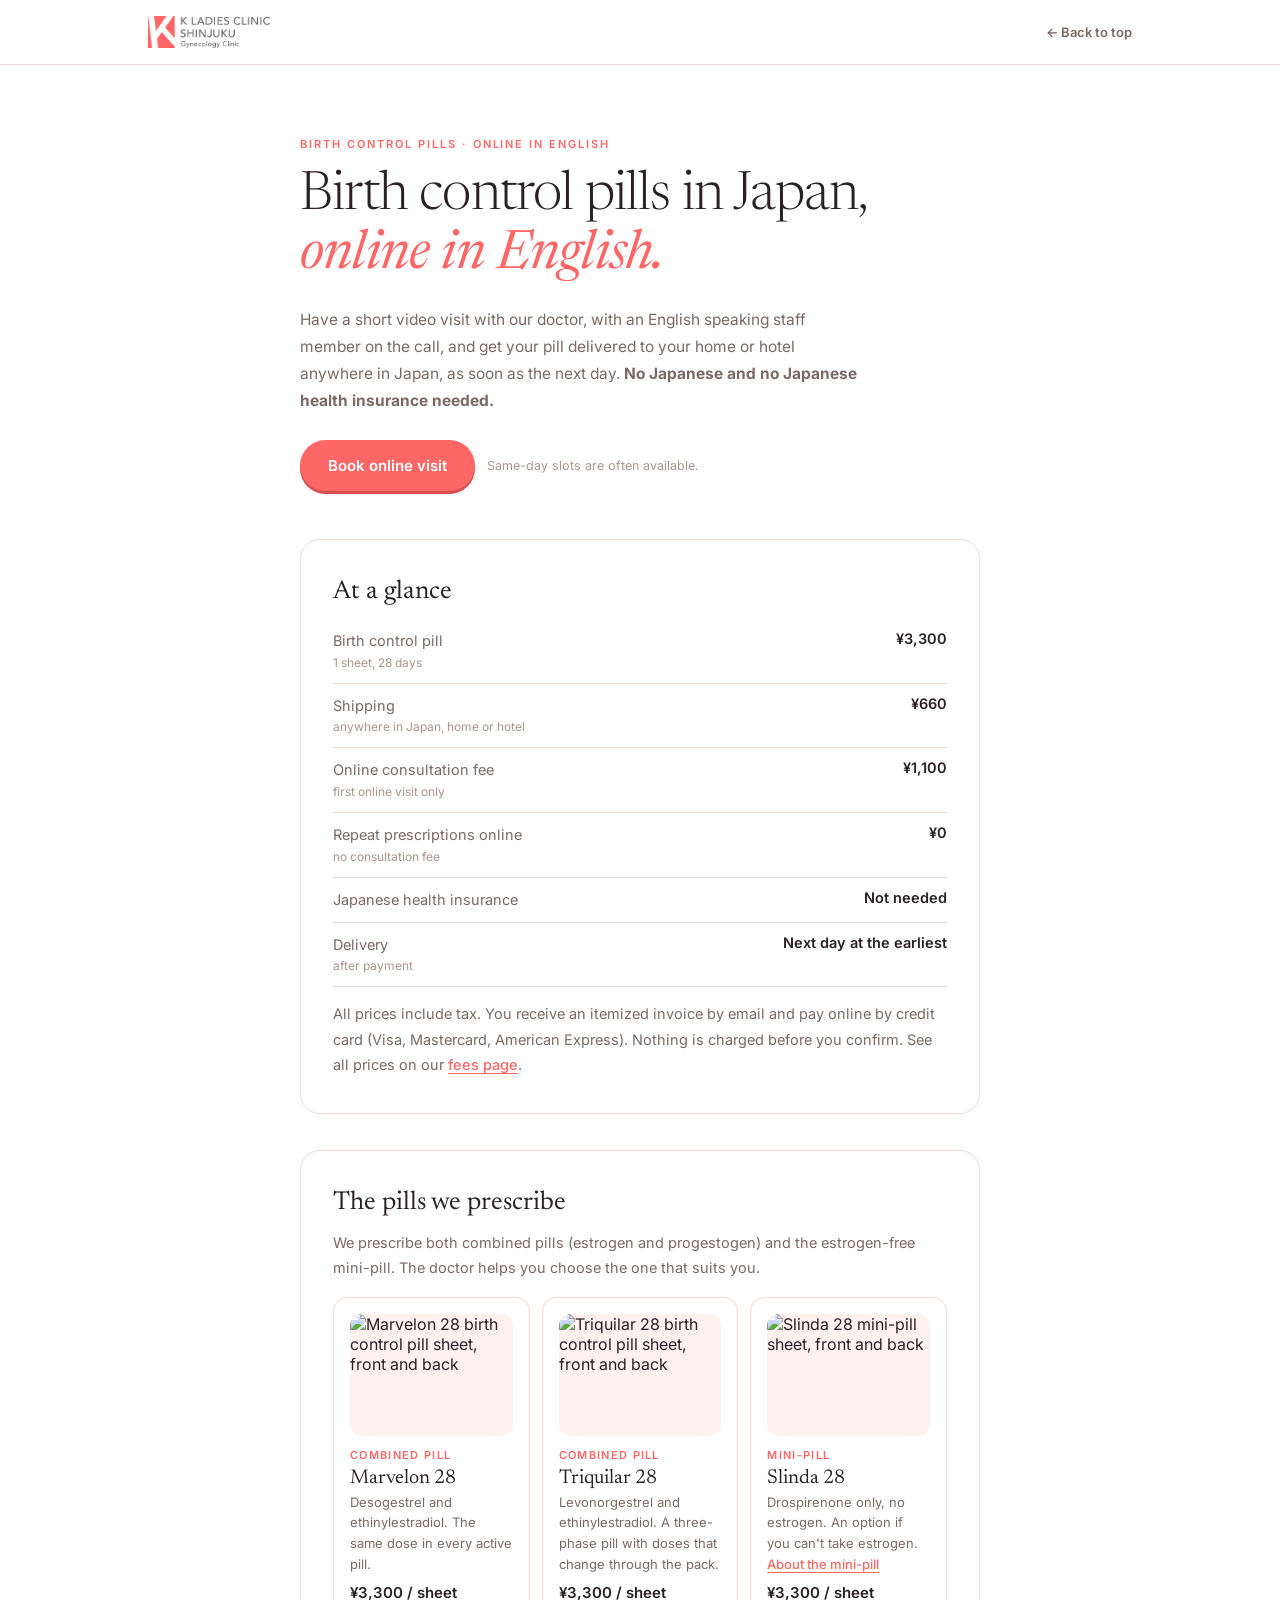
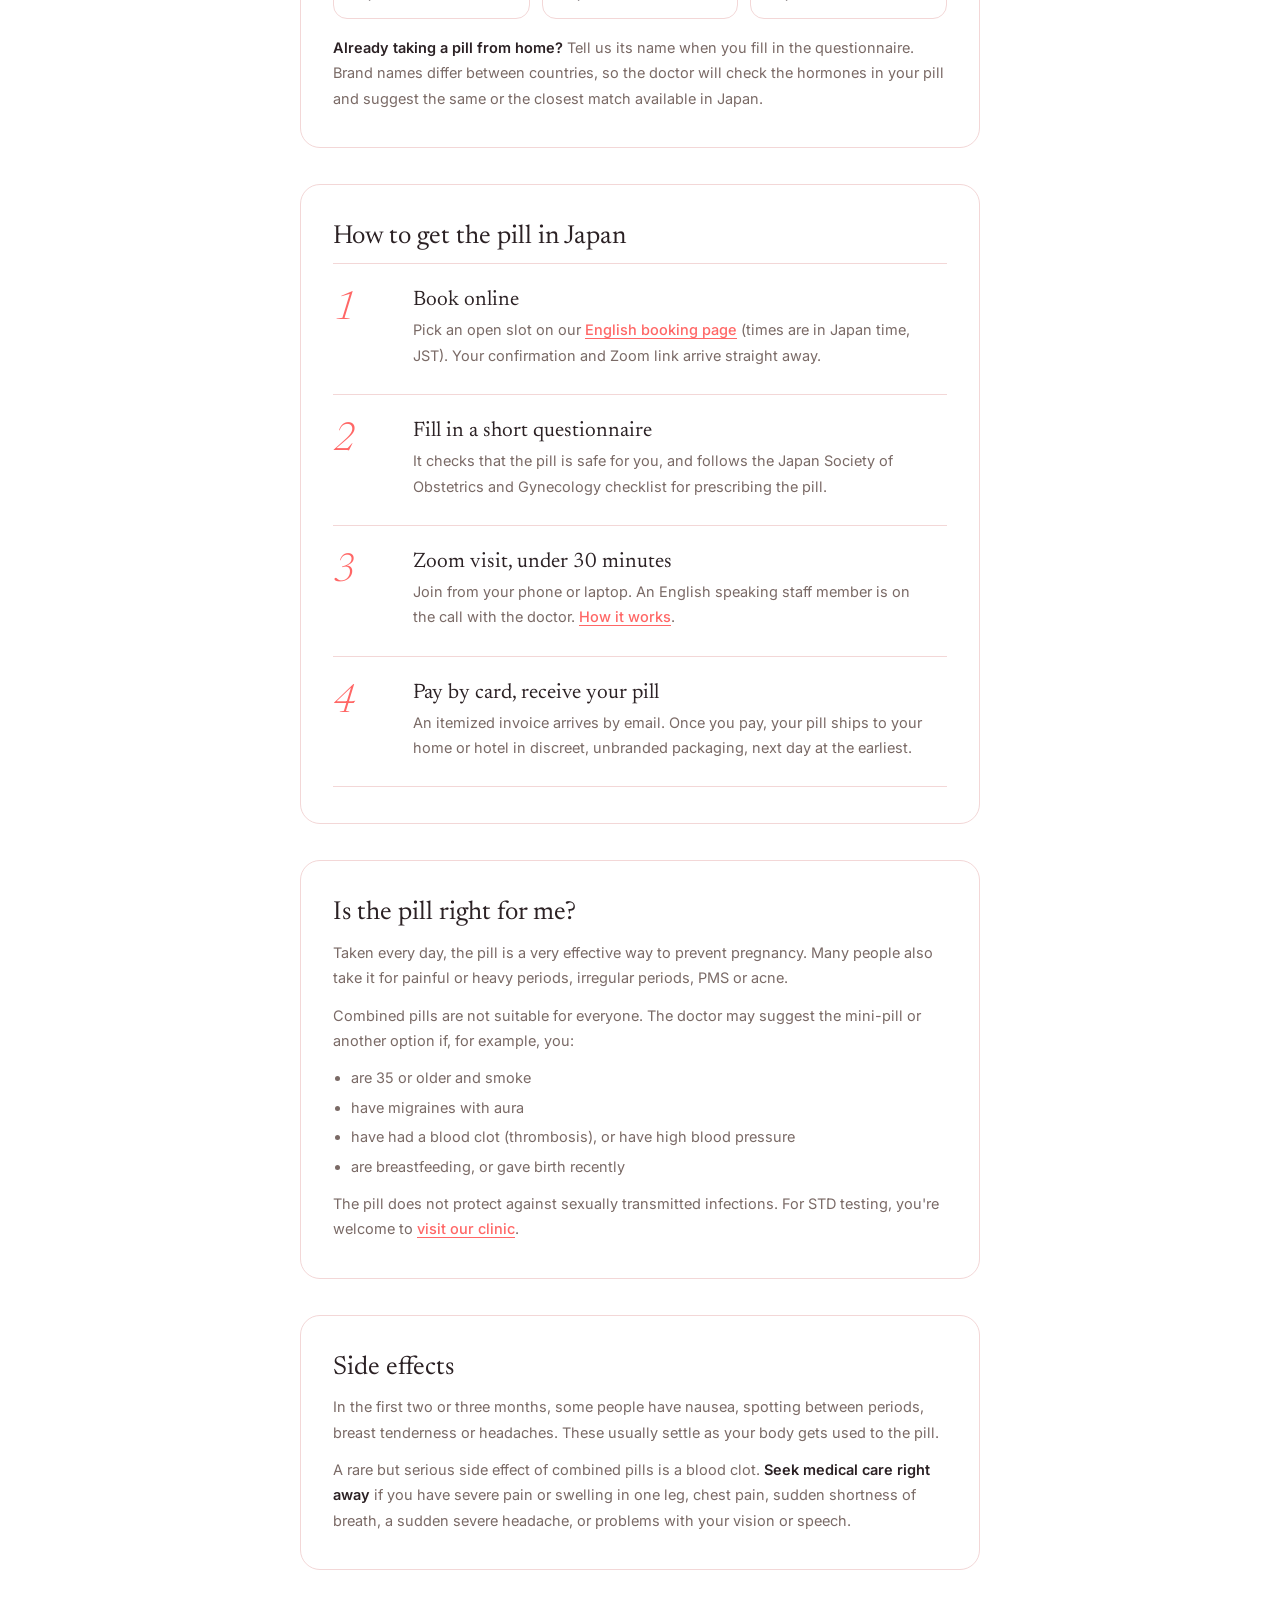
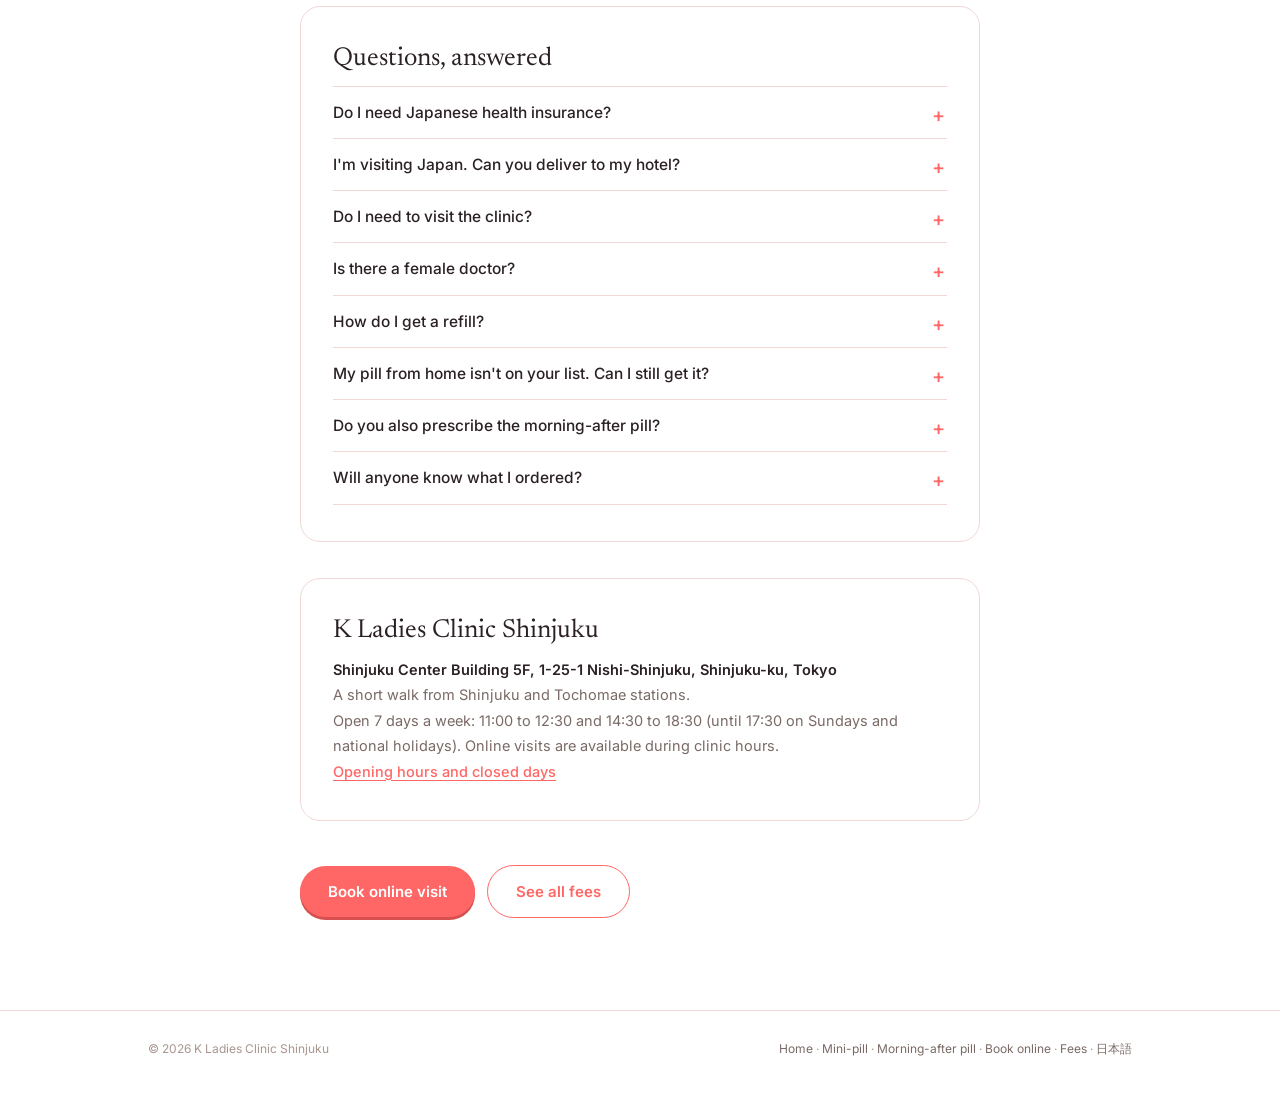
==== commit 9813a337: "Show the pillorder product photos on the pill, mini-pill and morning-after pages Co-Authored-By: Cla" ====
--- a/birthcontrolpills/index.html
+++ b/birthcontrolpills/index.html
@@ -47,6 +47,11 @@
   .faq details p { margin-top: 10px; }
   .clinic-info { font-size: 14.5px; line-height: 1.8; color: var(--soft); }
   .clinic-info strong { color: var(--ink); }
+  .drug-photo { display: block; width: 100%; height: auto; aspect-ratio: 4 / 3; object-fit: cover; border-radius: 12px; background: #FFF1EE; }
+  .pill-item .drug-photo { margin-bottom: 12px; }
+  figure.drug { margin: 16px 0 14px; }
+  figure.drug figcaption { font-size: 12px; color: var(--faint); margin-top: 6px; }
+  @media (min-width: 640px) { figure.drug { max-width: 420px; } }
 </style>
 <!-- Google Analytics (GA4): same measurement ID as klcs.jp -->
 <script async src="https://www.googletagmanager.com/gtag/js?id=G-334KEX8DJB"></script>
@@ -161,18 +166,21 @@
     </p>
     <div class="pill-list">
       <div class="pill-item">
+        <img class="drug-photo" src="https://cdn.pillorder.info/drugs/drug2.jpg" alt="Marvelon 28 birth control pill sheet, front and back" width="800" height="600" loading="lazy" />
         <div class="kind">Combined pill</div>
         <h3>Marvelon 28</h3>
         <p>Desogestrel and ethinylestradiol. The same dose in every active pill.</p>
         <div class="price">&yen;3,300 / sheet</div>
       </div>
       <div class="pill-item">
+        <img class="drug-photo" src="https://cdn.pillorder.info/drugs/drug1.jpg" alt="Triquilar 28 birth control pill sheet, front and back" width="800" height="600" loading="lazy" />
         <div class="kind">Combined pill</div>
         <h3>Triquilar 28</h3>
         <p>Levonorgestrel and ethinylestradiol. A three-phase pill with doses that change through the pack.</p>
         <div class="price">&yen;3,300 / sheet</div>
       </div>
       <div class="pill-item">
+        <img class="drug-photo" src="https://cdn.pillorder.info/drugs/drug4.jpg" alt="Slinda 28 mini-pill sheet, front and back" width="800" height="600" loading="lazy" />
         <div class="kind">Mini-pill</div>
         <h3>Slinda 28</h3>
         <p>Drospirenone only, no estrogen. An option if you can't take estrogen. <a class="inline-link" href="../minipill/">About the mini-pill</a></p>
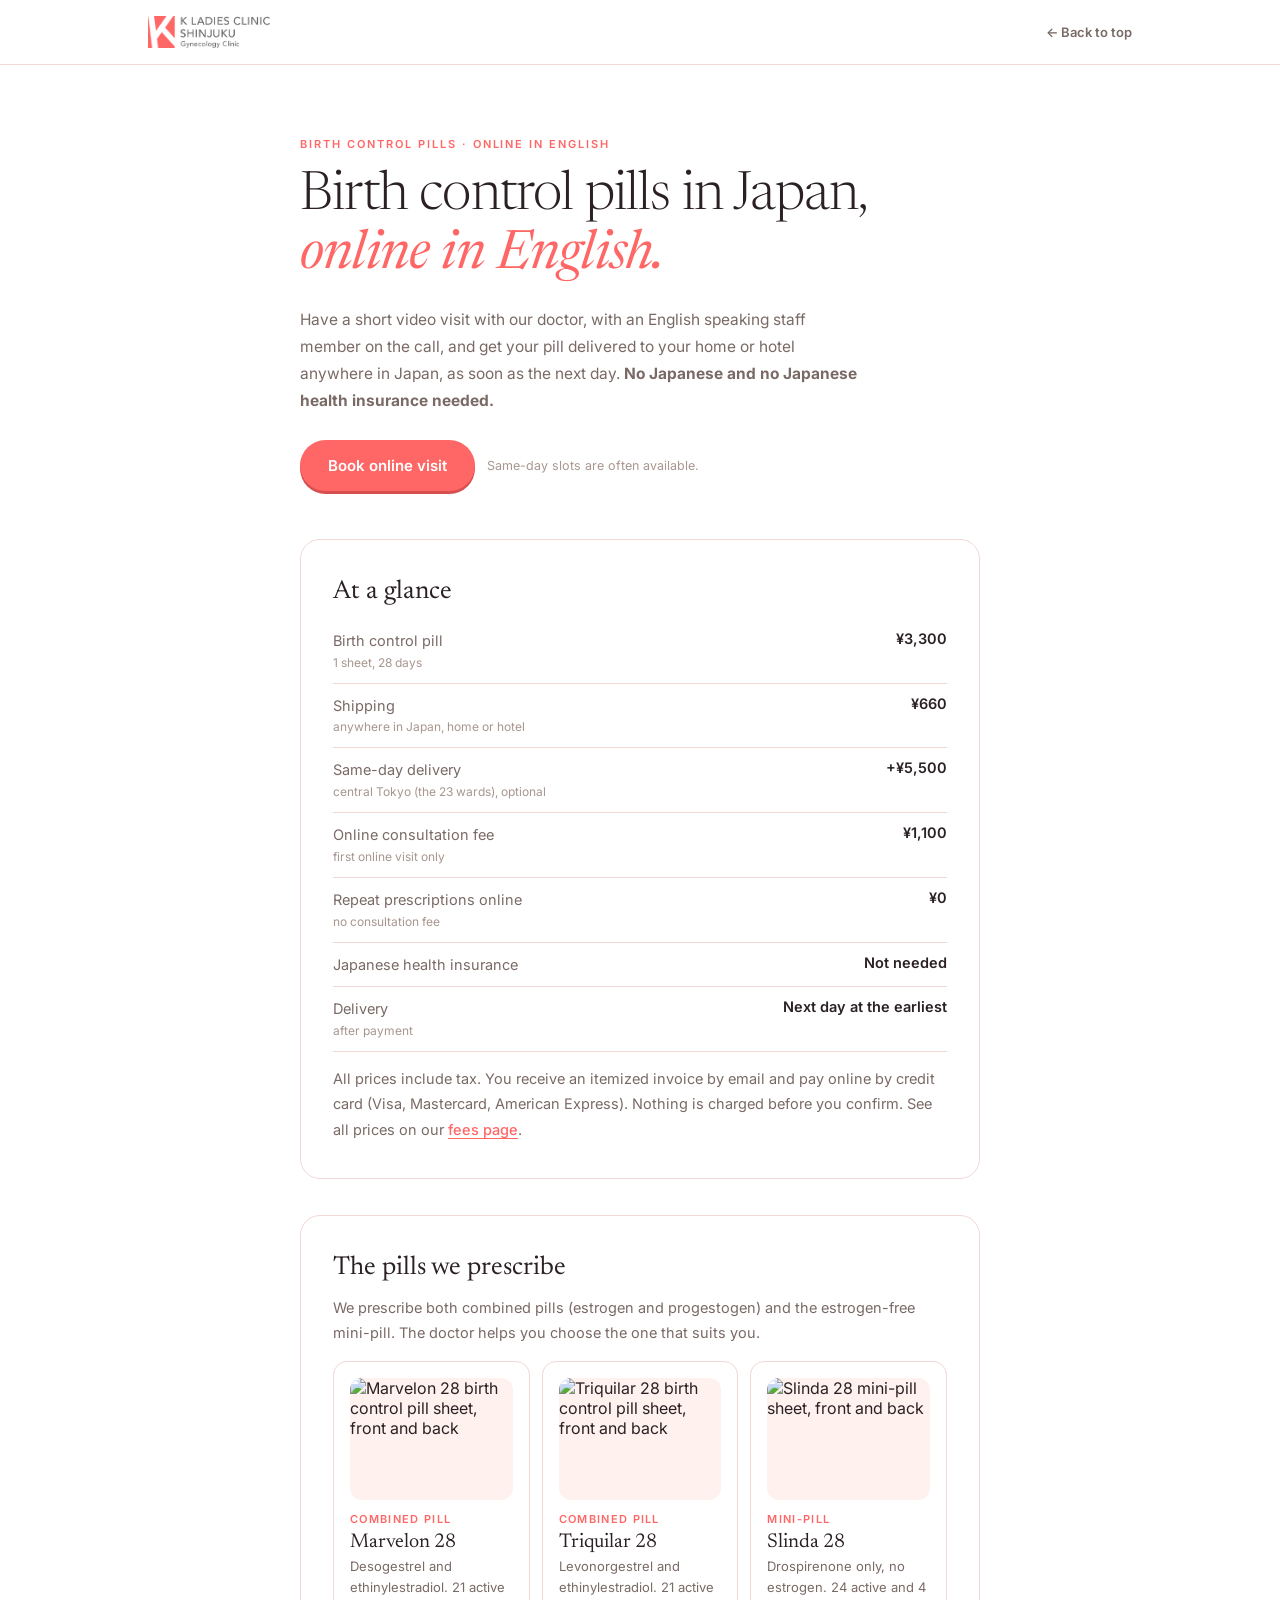
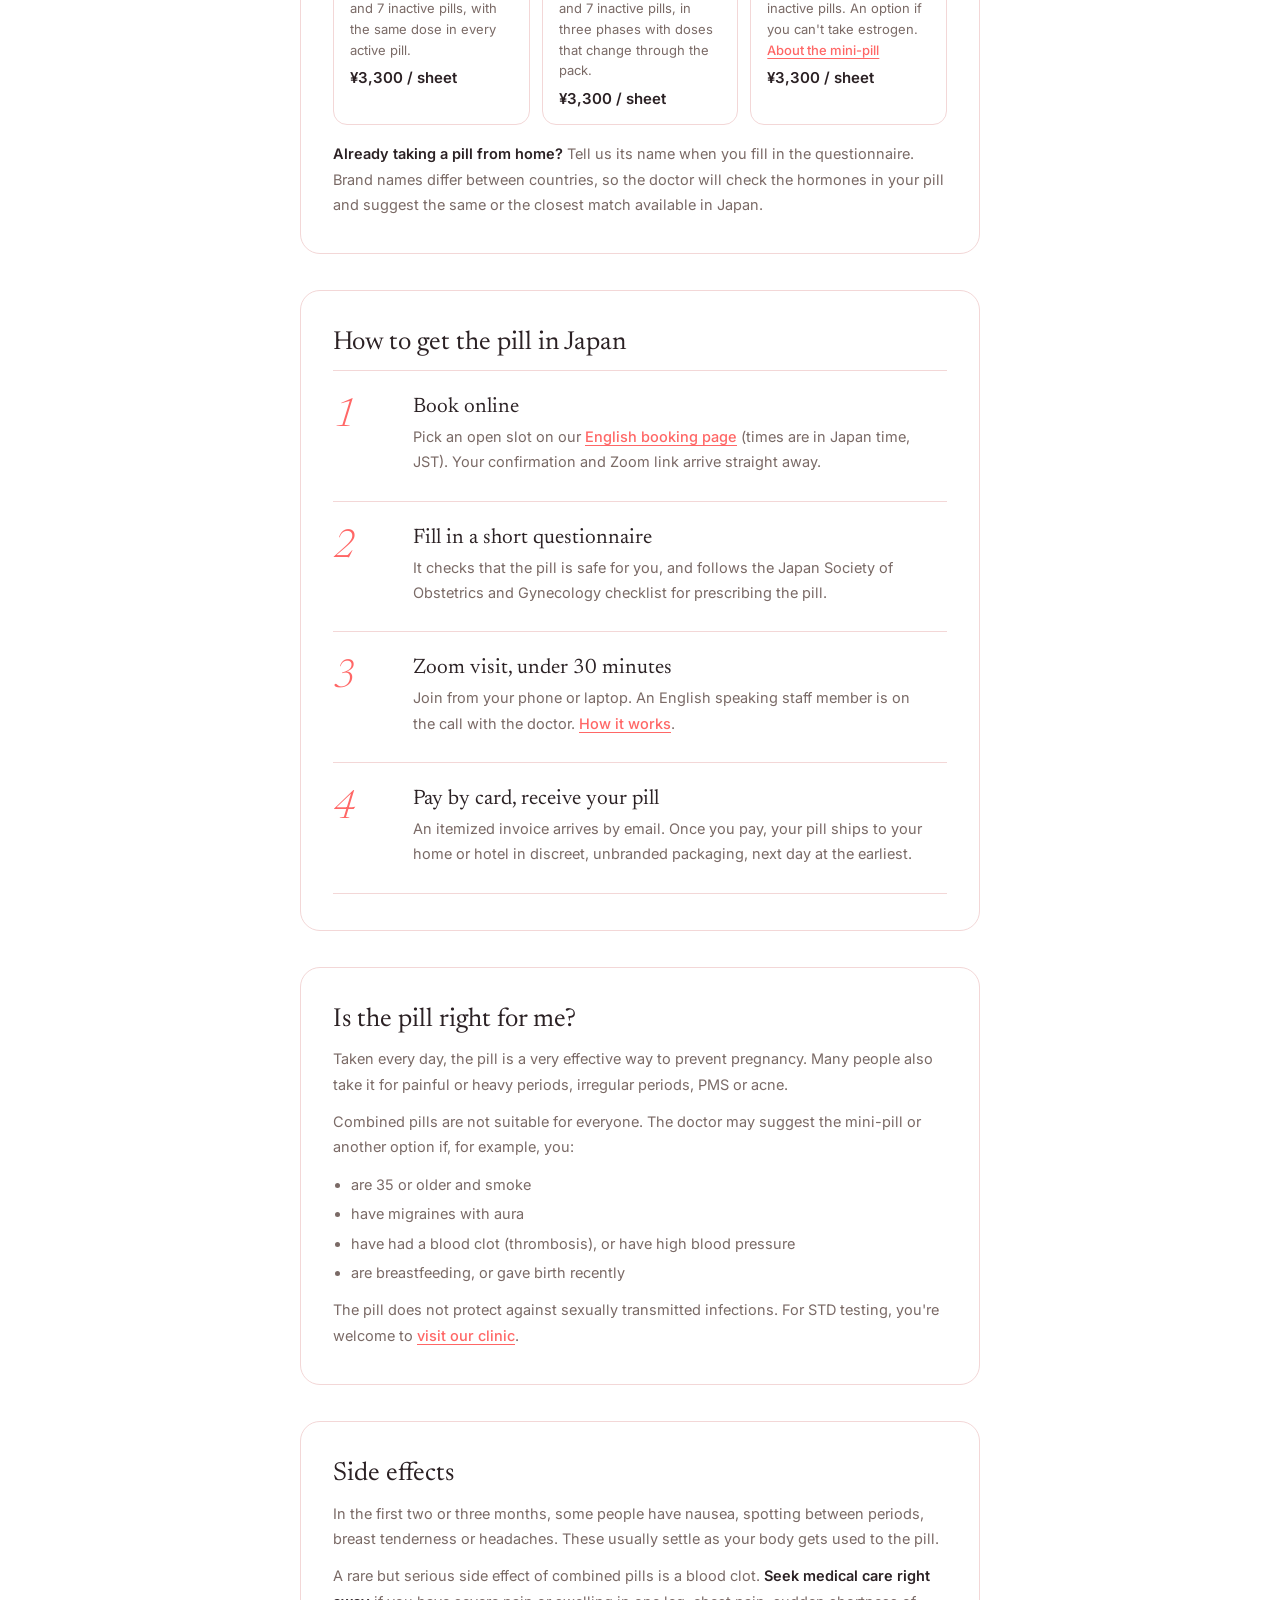
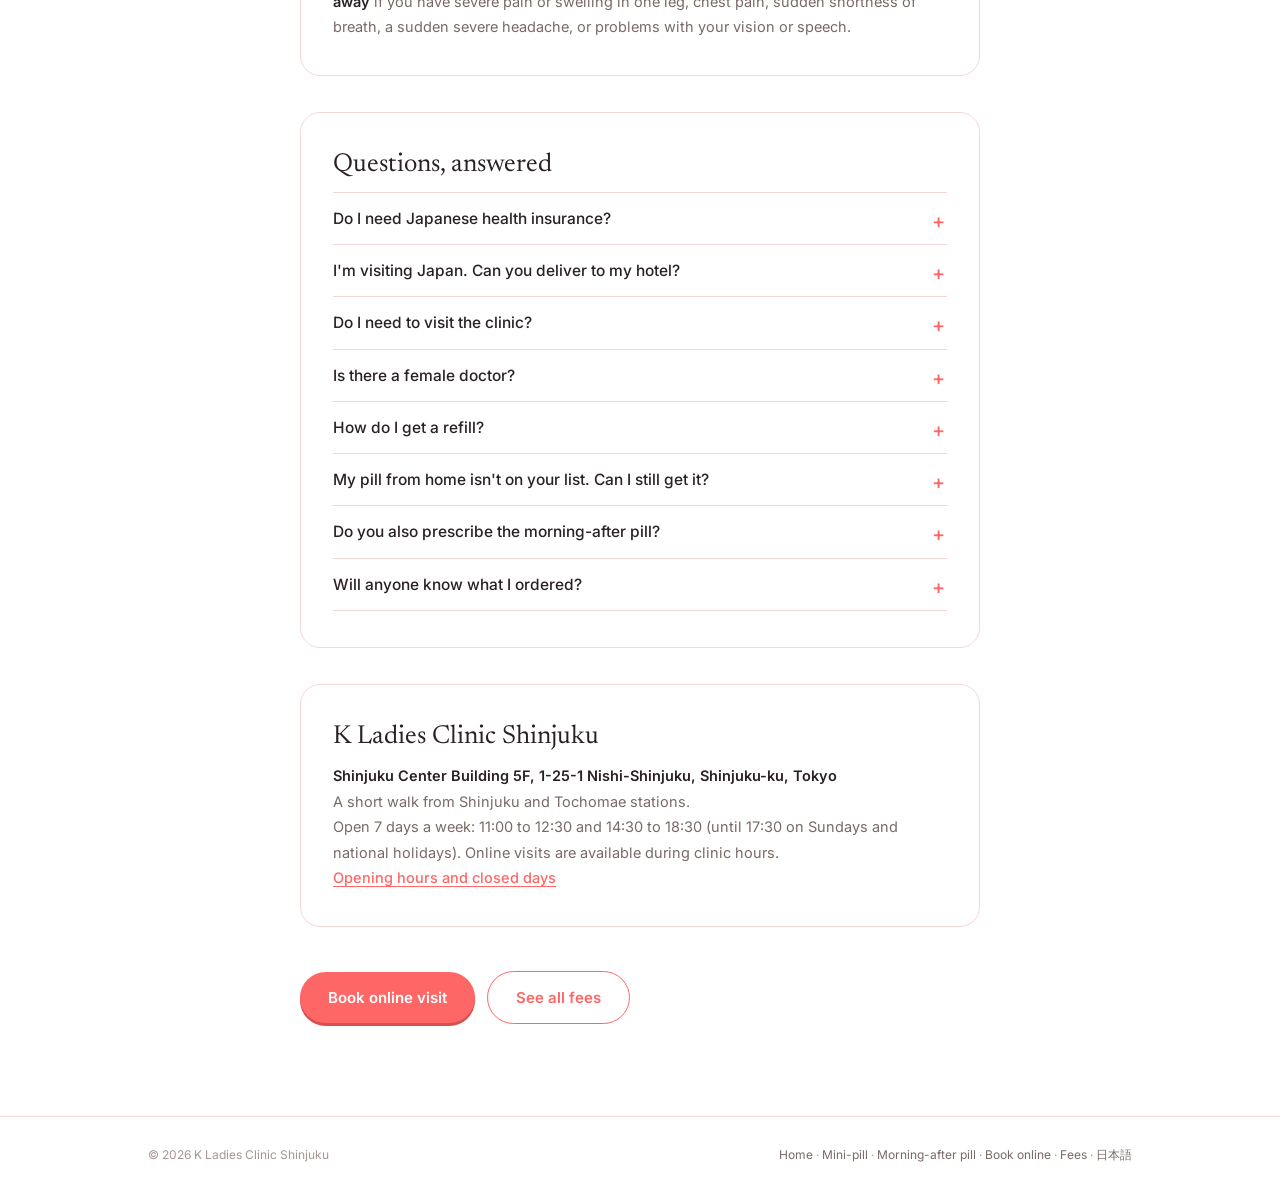
==== commit 25c3c040: "Correct the mini-pill details and improve the pill, mini-pill and morning-after pages - Mini-pill: m" ====
--- a/birthcontrolpills/index.html
+++ b/birthcontrolpills/index.html
@@ -4,7 +4,7 @@
 <meta charset="UTF-8" />
 <meta name="viewport" content="width=device-width, initial-scale=1.0" />
 <title>Birth Control Pills in Japan, Online in English | K Ladies Clinic Shinjuku</title>
-<meta name="description" content="Get birth control pills in Japan through a video visit in English. ¥3,300 per sheet, ¥660 shipping anywhere in Japan, no Japanese health insurance needed. Combined pills and the estrogen-free mini-pill." />
+<meta name="description" content="Birth control pills in Japan through a video visit in English. ¥3,300 per sheet, ¥660 shipping anywhere in Japan. No Japanese health insurance needed." />
 <meta name="robots" content="index, follow" />
 <link rel="canonical" href="https://www.klcs.jp/en/birthcontrolpills/" />
 <meta property="og:type" content="website" />
@@ -52,6 +52,23 @@
   figure.drug { margin: 16px 0 14px; }
   figure.drug figcaption { font-size: 12px; color: var(--faint); margin-top: 6px; }
   @media (min-width: 640px) { figure.drug { max-width: 420px; } }
+  .action-bar {
+    position: fixed; left: 0; right: 0; bottom: 0; z-index: 30;
+    display: flex; gap: 10px;
+    padding: 12px 16px calc(12px + env(safe-area-inset-bottom));
+    background: rgba(255,255,255,0.94);
+    backdrop-filter: blur(8px); -webkit-backdrop-filter: blur(8px);
+    border-top: 1px solid var(--line);
+  }
+  .action-bar a {
+    flex: 1; display: flex; align-items: center; justify-content: center;
+    font-size: 13px; font-weight: 600; padding: 11px 8px; border-radius: 999px;
+    text-align: center; line-height: 1.2; min-height: 48px;
+  }
+  .action-bar .primary { background: var(--accent); color: #FFFFFF; box-shadow: 0 3px 0 #D84F4F; }
+  .action-bar .secondary { background: #FFFFFF; color: var(--accent); border: 1.5px solid var(--accent); }
+  body { padding-bottom: 76px; }
+  @media (min-width: 640px) { .action-bar { display: none; } body { padding-bottom: 0; } }
 </style>
 <!-- Google Analytics (GA4): same measurement ID as klcs.jp -->
 <script async src="https://www.googletagmanager.com/gtag/js?id=G-334KEX8DJB"></script>
@@ -146,6 +163,7 @@
     <table class="facts">
       <tr><td>Birth control pill<small>1 sheet, 28 days</small></td><td>&yen;3,300</td></tr>
       <tr><td>Shipping<small>anywhere in Japan, home or hotel</small></td><td>&yen;660</td></tr>
+      <tr><td>Same-day delivery<small>central Tokyo (the 23 wards), optional</small></td><td>+&yen;5,500</td></tr>
       <tr><td>Online consultation fee<small>first online visit only</small></td><td>&yen;1,100</td></tr>
       <tr><td>Repeat prescriptions online<small>no consultation fee</small></td><td>&yen;0</td></tr>
       <tr><td>Japanese health insurance</td><td>Not needed</td></tr>
@@ -169,21 +187,21 @@
         <img class="drug-photo" src="https://cdn.pillorder.info/drugs/drug2.jpg" alt="Marvelon 28 birth control pill sheet, front and back" width="800" height="600" loading="lazy" />
         <div class="kind">Combined pill</div>
         <h3>Marvelon 28</h3>
-        <p>Desogestrel and ethinylestradiol. The same dose in every active pill.</p>
+        <p>Desogestrel and ethinylestradiol. 21 active and 7 inactive pills, with the same dose in every active pill.</p>
         <div class="price">&yen;3,300 / sheet</div>
       </div>
       <div class="pill-item">
         <img class="drug-photo" src="https://cdn.pillorder.info/drugs/drug1.jpg" alt="Triquilar 28 birth control pill sheet, front and back" width="800" height="600" loading="lazy" />
         <div class="kind">Combined pill</div>
         <h3>Triquilar 28</h3>
-        <p>Levonorgestrel and ethinylestradiol. A three-phase pill with doses that change through the pack.</p>
+        <p>Levonorgestrel and ethinylestradiol. 21 active and 7 inactive pills, in three phases with doses that change through the pack.</p>
         <div class="price">&yen;3,300 / sheet</div>
       </div>
       <div class="pill-item">
         <img class="drug-photo" src="https://cdn.pillorder.info/drugs/drug4.jpg" alt="Slinda 28 mini-pill sheet, front and back" width="800" height="600" loading="lazy" />
         <div class="kind">Mini-pill</div>
         <h3>Slinda 28</h3>
-        <p>Drospirenone only, no estrogen. An option if you can't take estrogen. <a class="inline-link" href="../minipill/">About the mini-pill</a></p>
+        <p>Drospirenone only, no estrogen. 24 active and 4 inactive pills. An option if you can't take estrogen. <a class="inline-link" href="../minipill/">About the mini-pill</a></p>
         <div class="price">&yen;3,300 / sheet</div>
       </div>
     </div>
@@ -300,6 +318,11 @@
   </div>
 </footer>
 
+<div class="action-bar">
+  <a class="secondary" href="../fees.html">See all fees</a>
+  <a class="primary js-book" data-pos="bar" href="../book.html">Book online visit</a>
+</div>
+
 <script>
   document.querySelectorAll(".js-book").forEach(function (a) {
     a.addEventListener("click", function () {
